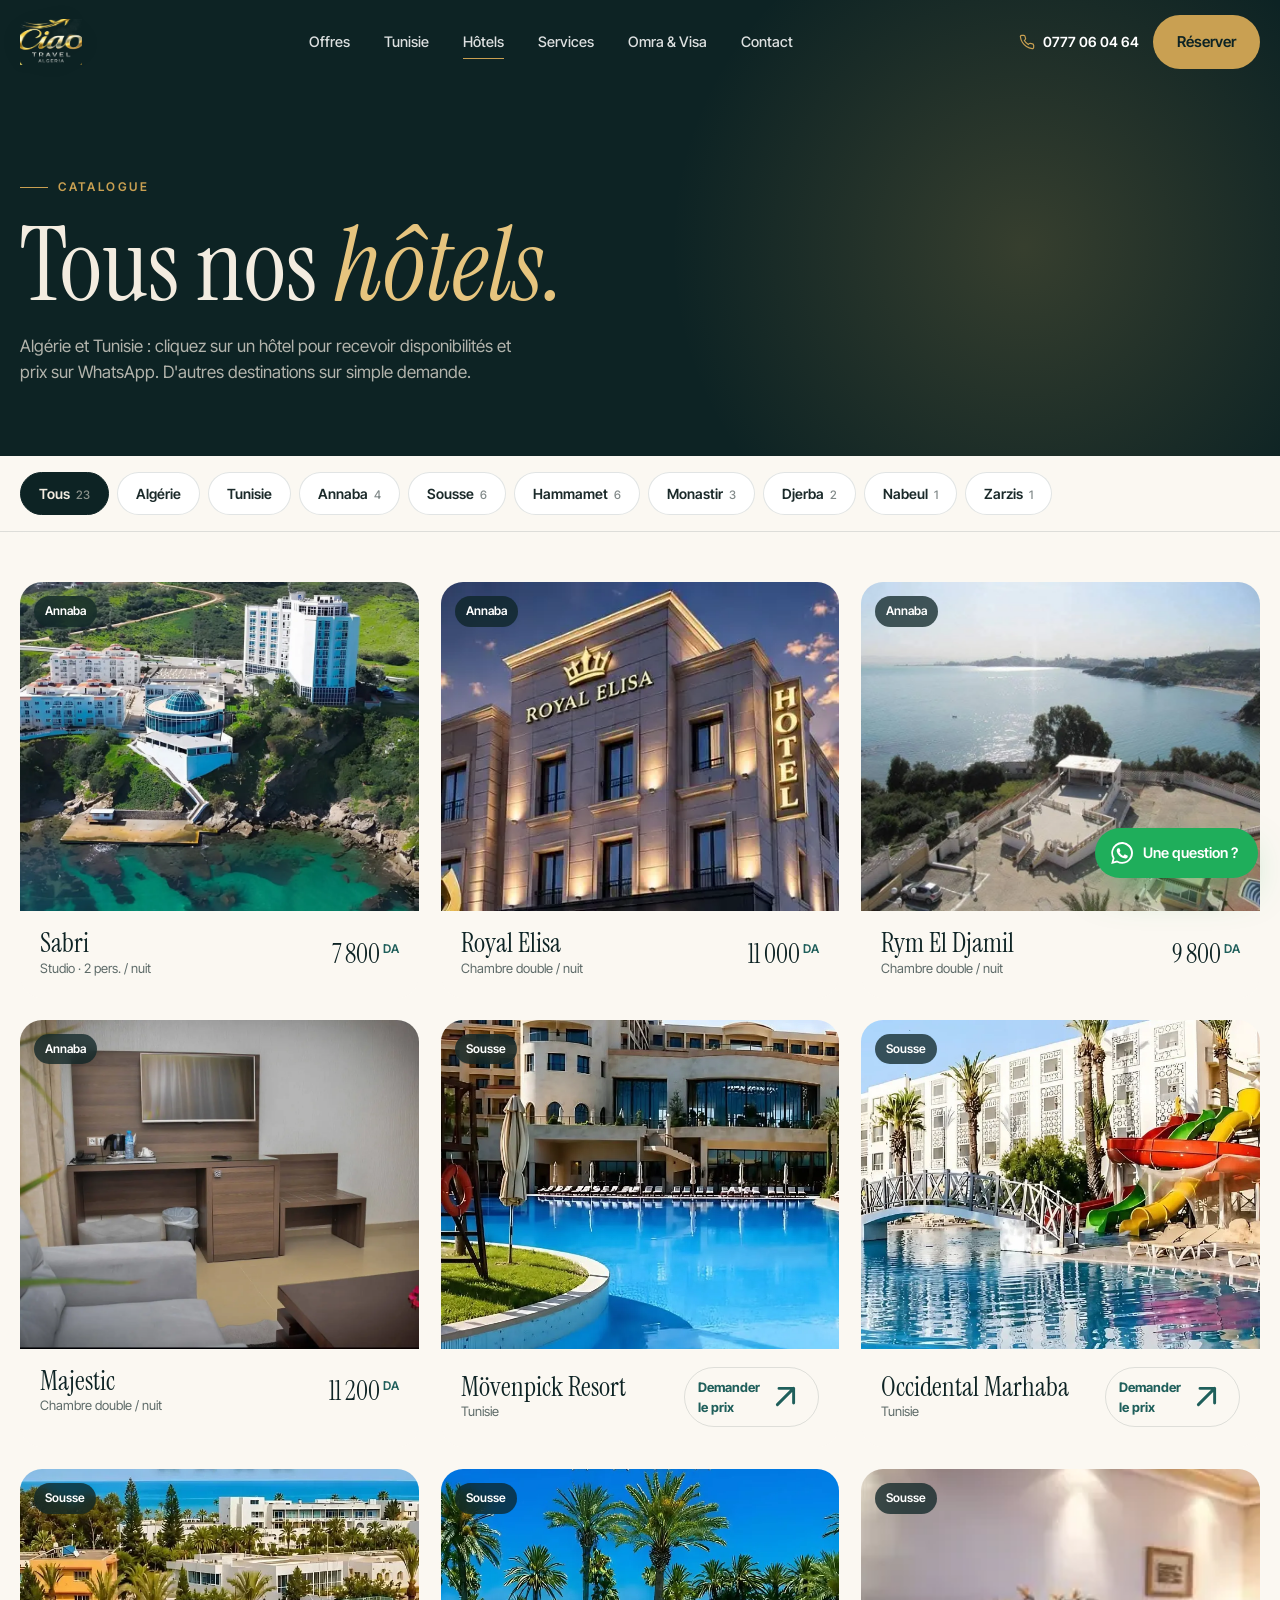
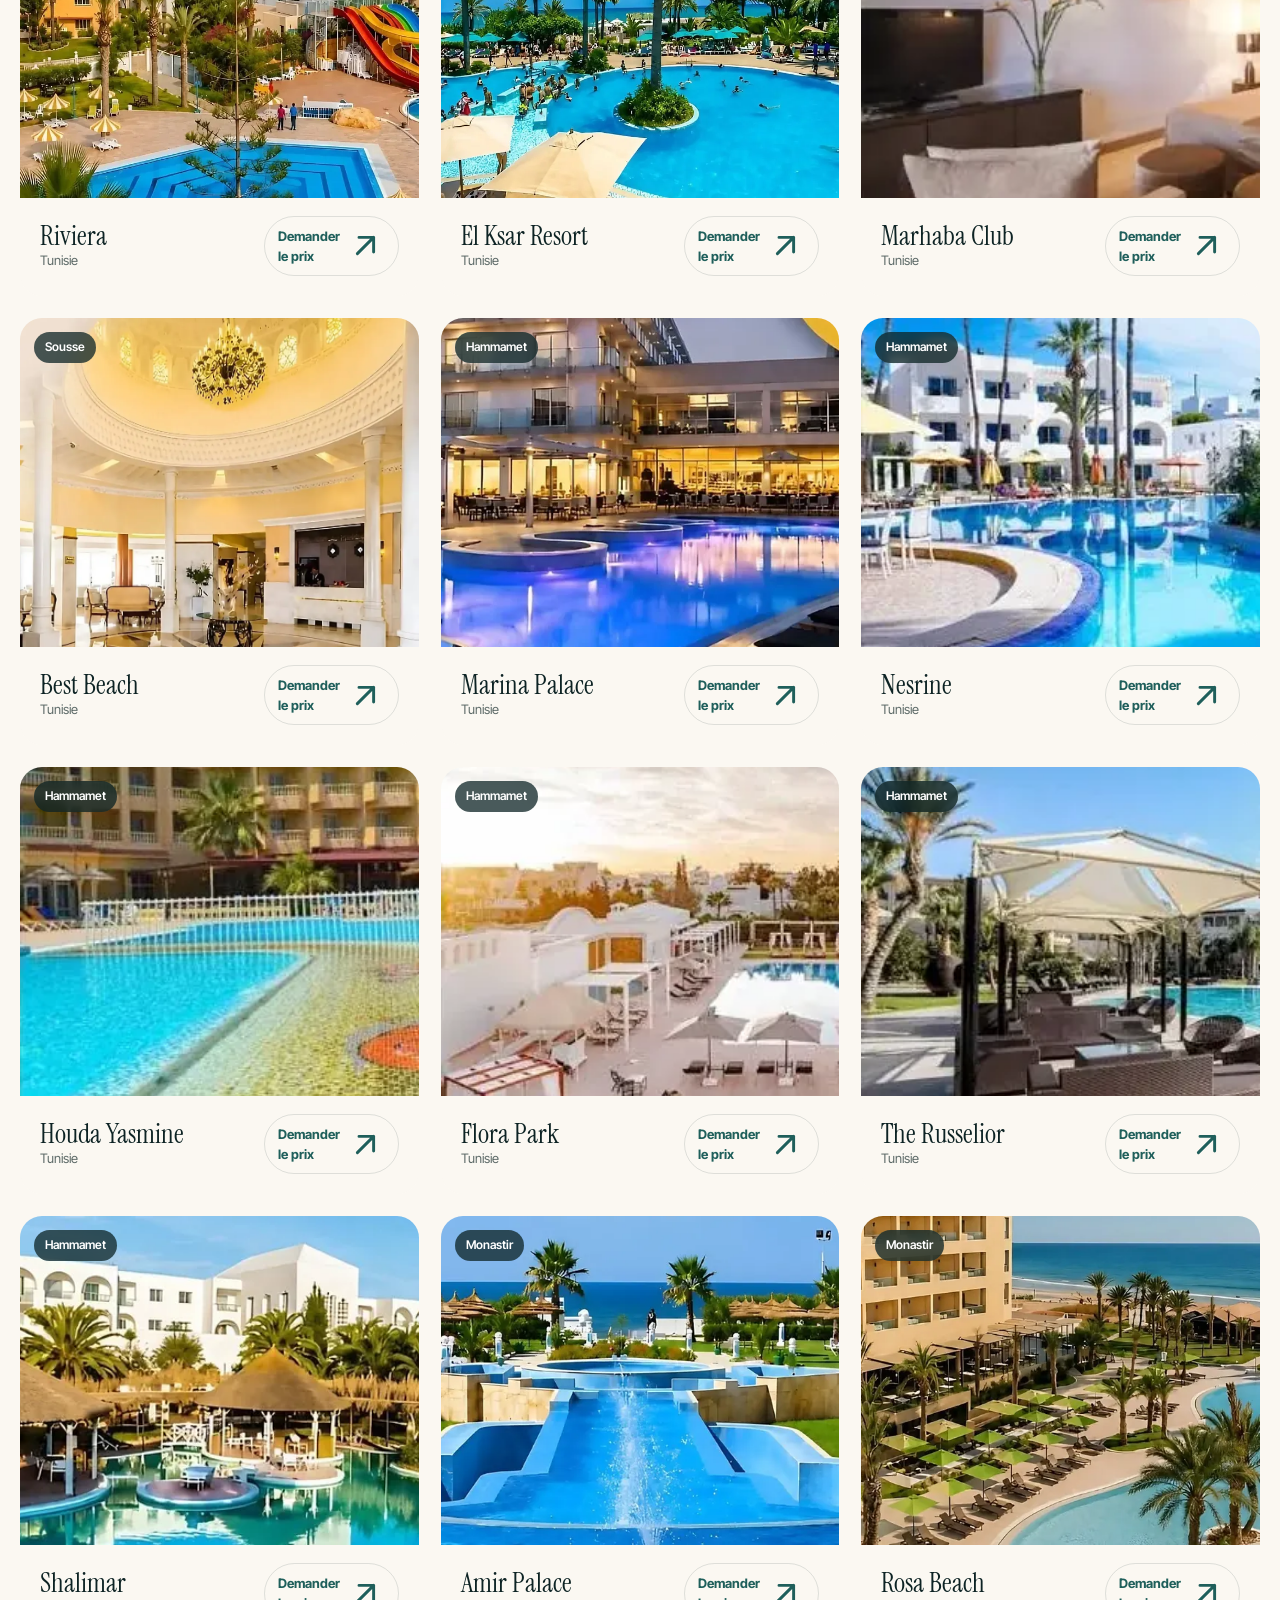
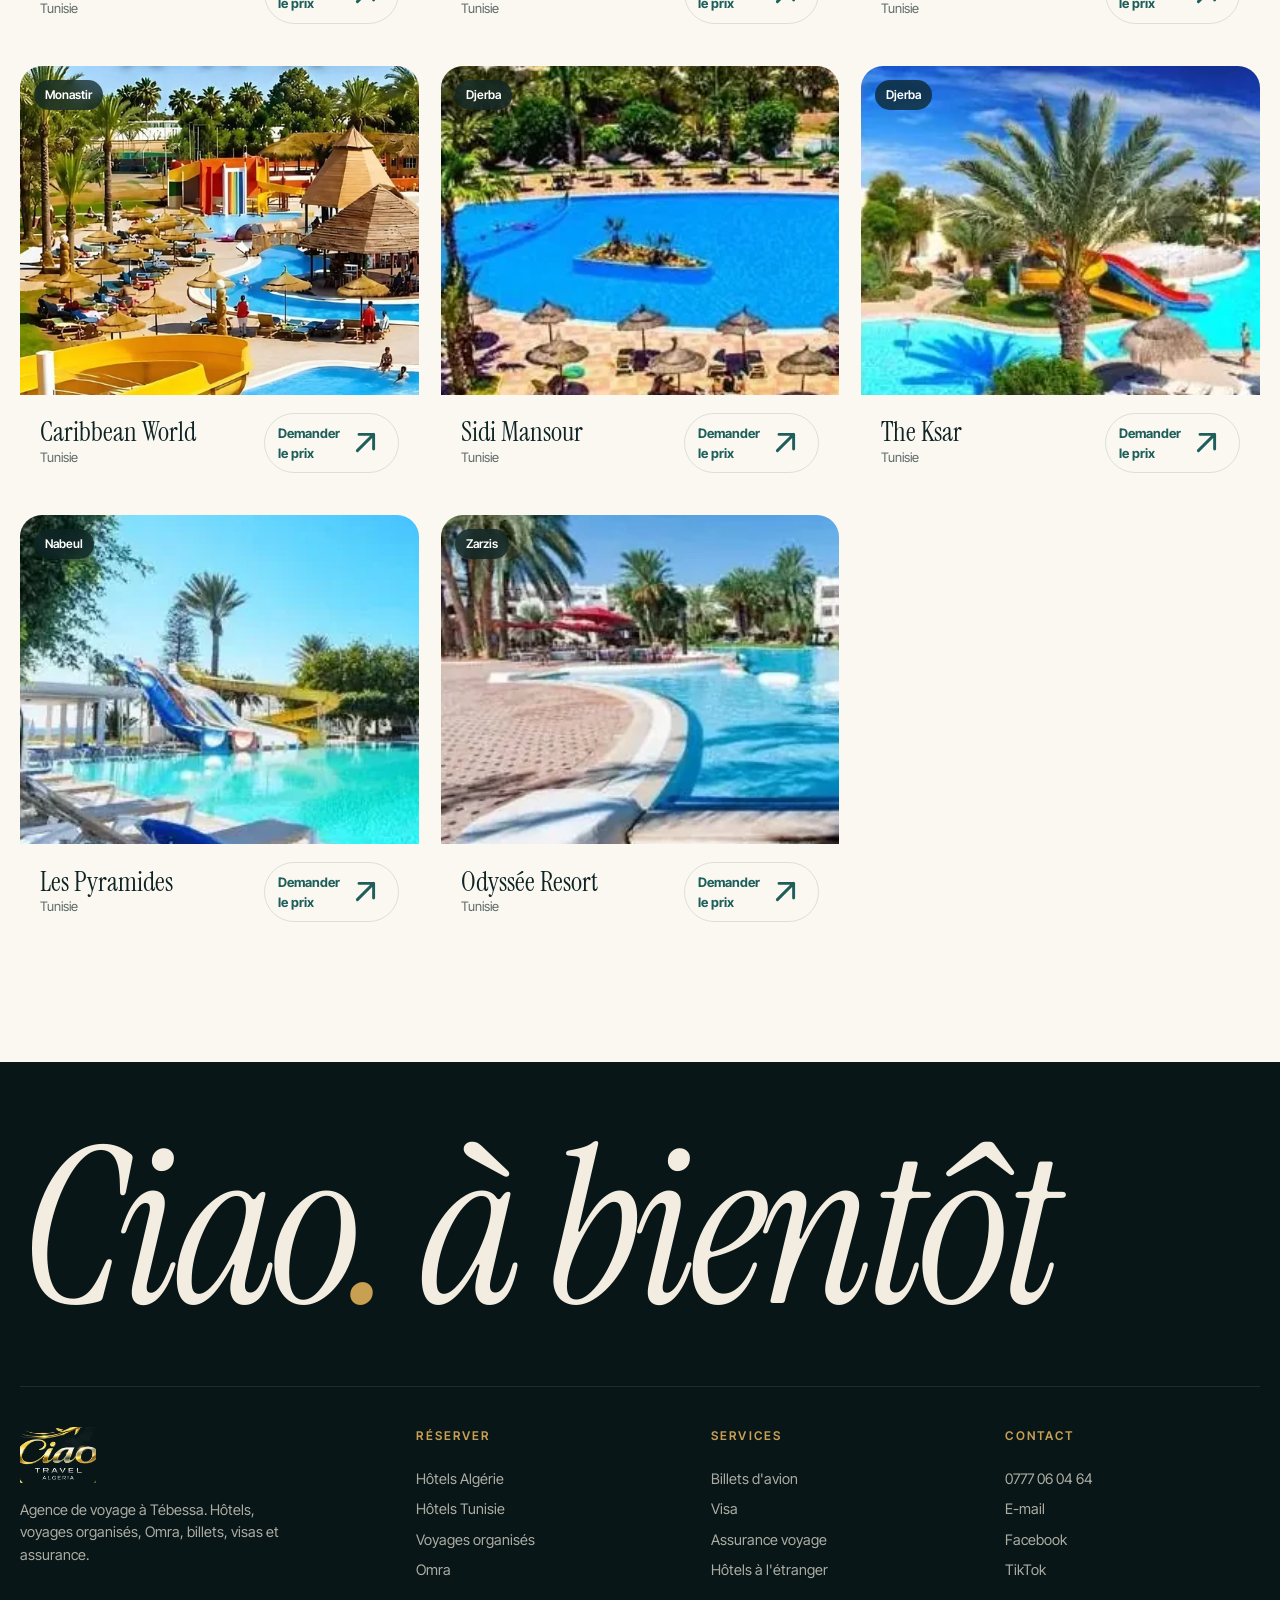
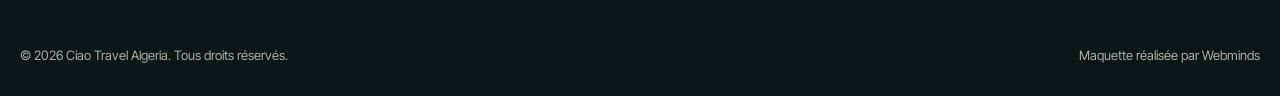
==== hotels.html @ 830d4d8f "Maquette Ciao Travel Algeria" ====
<!doctype html><html lang="fr"><head><meta charset="utf-8"><meta name="viewport" content="width=device-width,initial-scale=1,viewport-fit=cover"><title>Ciao Travel Algeria</title><meta name="description" content="Ciao Travel Algeria, agence de voyage à Tébessa : hôtels en Algérie et en Tunisie, voyages organisés, Omra, billets d'avion, visa et assurance voyage. Service client 7j/7."><meta name="theme-color" content="#0d2324"><meta name="robots" content="noindex,nofollow"><meta property="og:title" content="Ciao Travel Algeria"><meta property="og:description" content="Hôtels, voyages organisés, Omra, billets et visas, réservés en un message WhatsApp."><meta property="og:image" content="assets/img/hero-sunset.webp"><link rel="icon" href="assets/img/favicon.png"><link rel="stylesheet" href="assets/css/style.css"></head><body><div class="shield">Ciao Travel Algeria</div><header class="hdr"><div class="wrap"><a href="index.html" class="logo" aria-label="Ciao Travel Algeria"><img src="assets/img/logo-ciao.png" alt="Ciao Travel Algeria"></a><nav class="nav"><a href="index.html#offres">Offres</a> <a href="index.html#tunisie">Tunisie</a> <a href="hotels.html" class="on">Hôtels</a> <a href="index.html#services">Services</a> <a href="index.html#omra">Omra &amp; Visa</a> <a href="index.html#contact">Contact</a></nav><div class="hdr-cta"><a class="hdr-tel" href="tel:+213777060464"><svg viewBox="0 0 24 24" fill="none" stroke="currentColor" stroke-width="1.8"><path d="M22 16.9v3a2 2 0 0 1-2.2 2 19.8 19.8 0 0 1-8.6-3.1 19.5 19.5 0 0 1-6-6A19.8 19.8 0 0 1 2.1 4.2 2 2 0 0 1 4.1 2h3a2 2 0 0 1 2 1.7c.1.9.4 1.8.7 2.7a2 2 0 0 1-.5 2.1L8 9.8a16 16 0 0 0 6 6l1.3-1.3a2 2 0 0 1 2.1-.4c.9.3 1.8.6 2.7.7a2 2 0 0 1 1.7 2z"/></svg>0777 06 04 64</a> <a class="btn btn-gold" href="index.html#reserver">Réserver</a> <button class="burger" aria-label="Menu"><span></span></button></div></div></header><nav class="mnav"><a href="index.html#offres">Offres <em>du mois</em></a> <a href="index.html#tunisie">Tunisie</a> <a href="hotels.html">Tous les hôtels</a> <a href="index.html#services">Services</a> <a href="index.html#omra">Omra <em>&amp;</em> Visa</a> <a href="index.html#contact">Contact</a> <a class="btn btn-gold" href="https://wa.me/213777060464" target="_blank" rel="noopener">WhatsApp 0777 06 04 64</a></nav><section class="phero"><div class="wrap"><span class="eyebrow" style="color:var(--gold)">Catalogue</span><h1 style="margin-top:22px">Tous nos <em>hôtels.</em></h1><p>Algérie et Tunisie : cliquez sur un hôtel pour recevoir disponibilités et prix sur WhatsApp. D'autres destinations sur simple demande.</p></div></section><div class="filters"><div class="wrap" id="filters"></div></div><section><div class="wrap cat" id="cat"></div></section><footer class="ftr"><div class="wrap"><div class="ftr-big">Ciao<span>.</span> à bientôt</div><div class="ftr-g"><div><img src="assets/img/logo-ciao.png" alt="Ciao Travel Algeria"><p style="max-width:34ch;font-size:14.5px">Agence de voyage à Tébessa. Hôtels, voyages organisés, Omra, billets, visas et assurance.</p></div><div><h5>Réserver</h5><a href="hotels.html?v=Algérie">Hôtels Algérie</a><a href="hotels.html?v=Tunisie">Hôtels Tunisie</a><a href="index.html#services">Voyages organisés</a><a href="index.html#omra">Omra</a></div><div><h5>Services</h5><a href="index.html#services">Billets d'avion</a><a href="index.html#omra">Visa</a><a href="index.html#services">Assurance voyage</a><a href="index.html#services">Hôtels à l'étranger</a></div><div><h5>Contact</h5><a href="tel:+213777060464">0777 06 04 64</a><a href="mailto:ciao.travel.algeria@gmail.com">E-mail</a><a href="https://www.facebook.com/ciao.travel.algeria" target="_blank" rel="noopener">Facebook</a><a href="https://www.tiktok.com/@ciao.travel.algeria" target="_blank" rel="noopener">TikTok</a></div></div><div class="ftr-b"><span>© 2026 Ciao Travel Algeria. Tous droits réservés.</span><span>Maquette réalisée par Webminds</span></div></div></footer><a class="wa-float" href="https://wa.me/213777060464" target="_blank" rel="noopener" aria-label="WhatsApp"><svg viewBox="0 0 24 24" fill="currentColor"><path d="M17.5 14.4c-.3-.1-1.7-.8-2-.9-.3-.1-.5-.1-.7.1l-.9 1.2c-.2.2-.3.2-.6.1-.3-.1-1.2-.5-2.3-1.4-.9-.8-1.4-1.7-1.6-2-.2-.3 0-.5.1-.6l.4-.5.3-.5v-.5l-.9-2.2c-.2-.6-.5-.5-.7-.5h-.6c-.2 0-.5.1-.8.4-.3.3-1 1-1 2.5s1.1 2.9 1.2 3.1c.1.2 2.1 3.2 5.1 4.5.7.3 1.3.5 1.7.6.7.2 1.4.2 1.9.1.6-.1 1.7-.7 2-1.4.2-.7.2-1.2.2-1.4-.1-.1-.3-.2-.6-.3zM12 21.8c-1.8 0-3.5-.5-5-1.4l-.4-.2-3.7 1 1-3.6-.2-.4a9.8 9.8 0 1 1 8.3 4.6zM20.5 3.5A11.8 11.8 0 0 0 1.9 17.7L.2 24l6.4-1.7A11.8 11.8 0 0 0 24 12c0-3.2-1.2-6.2-3.5-8.5z"/></svg><span>Une question ?</span></a><script src="assets/js/app.js"></script></body></html>
---- assets/css/style.css ----
@font-face{font-family:"Instrument Serif";src:url(../fonts/instrument-serif-latin-400-normal.woff2) format("woff2");font-weight:400;font-style:normal;font-display:swap}@font-face{font-family:"Instrument Serif";src:url(../fonts/instrument-serif-latin-400-italic.woff2) format("woff2");font-weight:400;font-style:italic;font-display:swap}@font-face{font-family:"Inter Tight";src:url(../fonts/inter-tight-latin-400-normal.woff2) format("woff2");font-weight:400;font-display:swap}@font-face{font-family:"Inter Tight";src:url(../fonts/inter-tight-latin-500-normal.woff2) format("woff2");font-weight:500;font-display:swap}@font-face{font-family:"Inter Tight";src:url(../fonts/inter-tight-latin-600-normal.woff2) format("woff2");font-weight:600;font-display:swap}@font-face{font-family:"Inter Tight";src:url(../fonts/inter-tight-latin-700-normal.woff2) format("woff2");font-weight:700;font-display:swap}@font-face{font-family:"Tajawal";src:url(../fonts/tajawal-arabic-400-normal.woff2) format("woff2");font-weight:400;font-display:swap}@font-face{font-family:"Tajawal";src:url(../fonts/tajawal-arabic-700-normal.woff2) format("woff2");font-weight:700;font-display:swap}:root{--ink:#0d2324;--ink-2:#163638;--sea:#1f5f5b;--sand:#f3ece0;--sand-2:#e8dcc8;--paper:#fbf8f2;--gold:#c9a052;--gold-2:#e6c47e;--coral:#d9694a;--text:#1b2a2a;--muted:#5d6a68;--line:rgba(13,35,36,.12);--serif:"Instrument Serif",Georgia,serif;--sans:"Inter Tight",system-ui,-apple-system,Segoe UI,sans-serif;--ar:"Tajawal",sans-serif;--r:22px;--ease:cubic-bezier(.2,.7,.1,1);}*{box-sizing:border-box;margin:0;padding:0}html{scroll-behavior:smooth;-webkit-text-size-adjust:100%}body{font-family:var(--sans);color:var(--text);background:var(--paper);line-height:1.55;overflow-x:hidden;-webkit-user-select:none;user-select:none;-webkit-touch-callout:none}img{display:block;max-width:100%;-webkit-user-drag:none;user-drag:none;pointer-events:none}a{color:inherit;text-decoration:none}button{font:inherit;cursor:pointer;border:0;background:none;color:inherit}input,select{font:inherit;color:inherit;-webkit-user-select:text;user-select:text}.ar{font-family:var(--ar);direction:rtl}.wrap{width:min(1240px,100% - 40px);margin-inline:auto}.eyebrow{font-size:12px;letter-spacing:.22em;text-transform:uppercase;font-weight:600;color:var(--sea);display:inline-flex;align-items:center;gap:10px}.eyebrow::before{content:"";width:28px;height:1px;background:currentColor}.h2{font-family:var(--serif);font-weight:400;font-size:clamp(40px,5.4vw,76px);line-height:.98;letter-spacing:-.01em;color:var(--ink)}.h2 em{font-style:italic;color:var(--sea)}.lead{font-size:clamp(16px,1.3vw,18px);color:var(--muted);max-width:52ch}.btn{display:inline-flex;align-items:center;gap:10px;padding:15px 24px;border-radius:999px;font-weight:600;font-size:15px;transition:transform .3s var(--ease),background .3s,color .3s,box-shadow .3s;white-space:nowrap}.btn svg{width:18px;height:18px}.btn-gold{background:var(--gold);color:var(--ink)}.btn-gold:hover{background:var(--gold-2);transform:translateY(-2px);box-shadow:0 12px 30px -10px rgba(201,160,82,.7)}.btn-ink{background:var(--ink);color:var(--sand)}.btn-ink:hover{background:var(--sea);transform:translateY(-2px)}.btn-ghost{border:1px solid rgba(255,255,255,.35);color:#fff}.btn-ghost:hover{background:rgba(255,255,255,.12)}.btn-line{border:1px solid var(--line);color:var(--ink)}.btn-line:hover{border-color:var(--ink)}.hdr{position:fixed;inset:0 0 auto;z-index:50;transition:background .4s,backdrop-filter .4s,box-shadow .4s,transform .4s var(--ease)}.hdr .wrap{display:flex;align-items:center;justify-content:space-between;height:84px;gap:24px}.hdr.scrolled{background:rgba(13,35,36,.86);backdrop-filter:blur(14px);-webkit-backdrop-filter:blur(14px);box-shadow:0 1px 0 rgba(255,255,255,.06)}.hdr.scrolled .wrap{height:70px}.hdr.hide{transform:translateY(-100%)}.logo{display:flex;align-items:center;gap:12px;color:#fff}.logo img{height:46px;width:auto;filter:drop-shadow(0 2px 8px rgba(0,0,0,.25))}.nav{display:flex;gap:34px;color:rgba(255,255,255,.86);font-size:14.5px;font-weight:500}.nav a{position:relative;padding:6px 0}.nav a::after{content:"";position:absolute;left:0;right:0;bottom:0;height:1px;background:var(--gold);transform:scaleX(0);transform-origin:right;transition:transform .4s var(--ease)}.nav a:hover::after,.nav a.on::after{transform:scaleX(1);transform-origin:left}.hdr-cta{display:flex;align-items:center;gap:14px}.hdr-tel{color:#fff;font-weight:600;font-size:14px;display:flex;align-items:center;gap:8px}.hdr-tel svg{width:16px;height:16px;color:var(--gold)}.burger{display:none;width:44px;height:44px;border-radius:50%;border:1px solid rgba(255,255,255,.3);color:#fff;align-items:center;justify-content:center}.burger span,.burger span::before,.burger span::after{display:block;width:18px;height:1.5px;background:currentColor;position:relative;transition:.3s}.burger span::before,.burger span::after{content:"";position:absolute;left:0}.burger span::before{top:-6px}.burger span::after{top:6px}.menu-open .burger span{background:transparent}.menu-open .burger span::before{top:0;transform:rotate(45deg)}.menu-open .burger span::after{top:0;transform:rotate(-45deg)}.mnav{position:fixed;inset:0;z-index:45;background:var(--ink);color:var(--sand);display:flex;flex-direction:column;justify-content:center;padding:100px 28px 40px;gap:6px;clip-path:circle(0 at calc(100% - 42px) 42px);transition:clip-path .7s var(--ease)}.menu-open .mnav{clip-path:circle(150% at calc(100% - 42px) 42px)}.mnav a{font-family:var(--serif);font-size:44px;line-height:1.15}.mnav a em{color:var(--gold);font-style:italic}.mnav .btn{margin-top:28px;align-self:flex-start;font-family:var(--sans);font-size:15px}.hero{position:relative;min-height:100svh;display:flex;flex-direction:column;justify-content:flex-end;color:#fff;overflow:hidden;background:var(--ink)}.hero-media{position:absolute;inset:0}.hero-media img{width:100%;height:100%;object-fit:cover;transform:scale(1.12);animation:heroZoom 14s var(--ease) forwards}@keyframes heroZoom{to{transform:scale(1)}}.hero-media::after{content:"";position:absolute;inset:0;background:linear-gradient(180deg,rgba(13,35,36,.55) 0%,rgba(13,35,36,.05) 35%,rgba(13,35,36,.25) 60%,rgba(13,35,36,.92) 100%)}.hero-in{position:relative;padding:150px 0 40px}.hero-top{display:grid;grid-template-columns:1.3fr .7fr;gap:40px;align-items:end}.hero h1{font-family:var(--serif);font-weight:400;font-size:clamp(58px,10vw,156px);line-height:.88;letter-spacing:-.02em}.hero h1 em{font-style:italic;color:var(--gold-2)}.hero h1 .line{display:block;overflow:hidden}.hero h1 .line>span{display:inline-block;transform:translateY(105%);animation:rise 1.1s var(--ease) forwards}.hero h1 .line:nth-child(2)>span{animation-delay:.12s}.hero h1 .line:nth-child(3)>span{animation-delay:.24s}@keyframes rise{to{transform:none}}.hero-side{padding-bottom:14px;opacity:0;animation:fade 1s .6s forwards}.hero-side p{text-shadow:0 1px 12px rgba(0,0,0,.45);font-size:17px;color:rgba(255,255,255,.85);max-width:36ch}.hero-side .ar{text-shadow:0 2px 14px rgba(0,0,0,.55);font-size:22px;color:var(--gold-2);margin-top:14px;display:block}@keyframes fade{to{opacity:1}}.search{margin-top:46px;background:rgba(251,248,242,.97);color:var(--text);border-radius:26px;padding:10px;box-shadow:0 40px 80px -30px rgba(0,0,0,.55);opacity:0;transform:translateY(24px);animation:up 1s .8s var(--ease) forwards}@keyframes up{to{opacity:1;transform:none}}.s-tabs{display:flex;gap:4px;padding:6px 6px 12px;flex-wrap:wrap}.s-tab{padding:9px 16px;border-radius:999px;font-size:14px;font-weight:600;color:var(--muted);display:flex;align-items:center;gap:8px;transition:.25s}.s-tab svg{width:16px;height:16px}.s-tab.on{background:var(--ink);color:var(--sand)}.s-tab:not(.on):hover{background:var(--sand)}.s-row{display:grid;grid-template-columns:1.4fr 1fr 1fr .9fr auto;gap:6px;align-items:stretch}.s-f{background:#fff;border:1px solid var(--line);border-radius:18px;padding:12px 18px;display:flex;flex-direction:column;justify-content:center;min-width:0;transition:border-color .2s}.s-f:focus-within{border-color:var(--sea)}.s-f label{font-size:11px;letter-spacing:.14em;text-transform:uppercase;font-weight:600;color:var(--muted)}.s-f input,.s-f select{border:0;outline:0;background:transparent;font-size:16px;font-weight:500;padding-top:3px;width:100%;appearance:none;-webkit-appearance:none}.s-go{border-radius:18px;padding:0 30px;background:var(--gold);color:var(--ink);font-weight:700;display:flex;align-items:center;gap:10px;transition:.3s}.s-go:hover{background:var(--ink);color:var(--gold-2)}.s-go svg{width:20px;height:20px}.s-note{font-size:12.5px;color:var(--muted);padding:12px 10px 4px}.s-note b{color:var(--sea)}.hero-foot{display:flex;justify-content:space-between;align-items:center;margin-top:34px;padding-top:22px;border-top:1px solid rgba(255,255,255,.16);font-size:13px;color:rgba(255,255,255,.75);gap:20px;flex-wrap:wrap}.hero-foot .stats{display:flex;gap:34px}.hero-foot .stats b{display:block;font-family:var(--serif);font-size:30px;font-weight:400;color:#fff;line-height:1}.scroll-cue{display:flex;align-items:center;gap:10px}.scroll-cue i{width:1px;height:34px;background:rgba(255,255,255,.4);position:relative;overflow:hidden}.scroll-cue i::after{content:"";position:absolute;left:0;top:-40%;width:1px;height:40%;background:var(--gold);animation:cue 1.8s infinite}@keyframes cue{to{top:100%}}.marq{background:var(--ink);color:var(--sand);padding:26px 0;overflow:hidden;border-top:1px solid rgba(255,255,255,.06)}.marq-t{display:flex;gap:48px;width:max-content;animation:marq 40s linear infinite}.marq span{font-family:var(--serif);font-size:clamp(28px,3.4vw,46px);font-style:italic;display:flex;align-items:center;gap:48px;white-space:nowrap}.marq span::after{content:"✦";font-style:normal;font-size:16px;color:var(--gold)}@keyframes marq{to{transform:translateX(-50%)}}section{position:relative}.sec{padding:clamp(80px,11vw,150px) 0}.sec-head{display:flex;justify-content:space-between;align-items:end;gap:40px;margin-bottom:56px;flex-wrap:wrap}.sec-head .h2{margin-top:18px}.offers{display:grid;grid-template-columns:1.25fr 1fr 1fr;grid-template-rows:auto auto;gap:18px}.offer{position:relative;border-radius:var(--r);overflow:hidden;background:var(--ink);color:#fff;min-height:300px;display:flex;flex-direction:column;justify-content:flex-end;isolation:isolate}.offer:first-child{grid-row:span 2;min-height:640px}.offer img{position:absolute;inset:0;width:100%;height:100%;object-fit:cover;z-index:-2;transition:transform 1.2s var(--ease)}.offer::before{content:"";position:absolute;inset:0;z-index:-1;background:linear-gradient(180deg,transparent 35%,rgba(13,35,36,.92))}.offer:hover img{transform:scale(1.06)}.offer-b{padding:26px;display:flex;justify-content:space-between;align-items:end;gap:16px}.offer .tag{position:absolute;top:18px;left:18px;background:rgba(251,248,242,.95);color:var(--ink);font-size:12px;font-weight:700;padding:7px 12px;border-radius:999px;letter-spacing:.04em}.offer .city{font-size:12px;letter-spacing:.18em;text-transform:uppercase;color:var(--gold-2);font-weight:600}.offer h3{font-family:var(--serif);font-weight:400;font-size:clamp(30px,2.6vw,40px);line-height:1;margin-top:6px}.offer:first-child h3{font-size:clamp(40px,4vw,60px)}.offer .unit{font-size:13px;color:rgba(255,255,255,.7);margin-top:6px}.price{text-align:right;flex-shrink:0}.price small{display:block;font-size:11px;letter-spacing:.14em;text-transform:uppercase;color:rgba(255,255,255,.6)}.price b{font-family:var(--serif);font-weight:400;font-size:clamp(34px,3vw,46px);line-height:1;color:#fff}.price b sup{font-family:var(--sans);font-size:14px;font-weight:600;margin-left:4px;vertical-align:super;color:var(--gold-2)}.offer .go{position:absolute;top:18px;right:18px;width:44px;height:44px;border-radius:50%;background:var(--gold);color:var(--ink);display:grid;place-items:center;transform:scale(.6) rotate(-45deg);opacity:0;transition:.4s var(--ease)}.offer .go svg{width:18px;height:18px}.offer:hover .go{transform:none;opacity:1}.tn{background:var(--sand);overflow:hidden}.tn-track{display:flex;gap:18px;overflow-x:auto;scroll-snap-type:x mandatory;padding:4px max(20px,(100vw - 1240px)/2) 30px;scrollbar-width:none;cursor:grab}.tn-track::-webkit-scrollbar{display:none}.tn-track.drag{cursor:grabbing;scroll-snap-type:none}.tcard{flex:0 0 clamp(260px,26vw,340px);scroll-snap-align:start;background:var(--paper);border-radius:var(--r);overflow:hidden;transition:transform .5s var(--ease),box-shadow .5s}.tcard:hover{transform:translateY(-6px);box-shadow:0 30px 50px -30px rgba(13,35,36,.45)}.tcard .ph{aspect-ratio:4/3.3;overflow:hidden;position:relative}.tcard .ph img{width:100%;height:100%;object-fit:cover;transition:transform 1s var(--ease)}.tcard:hover .ph img{transform:scale(1.07)}.tcard .ph span{position:absolute;left:14px;top:14px;background:rgba(13,35,36,.75);backdrop-filter:blur(6px);color:#fff;font-size:12px;padding:6px 11px;border-radius:999px;font-weight:600}.tcard .bd{padding:18px 20px 20px;display:flex;justify-content:space-between;align-items:center;gap:12px}.tcard h4{font-family:var(--serif);font-weight:400;font-size:27px;line-height:1.05;color:var(--ink)}.tcard p{font-size:13px;color:var(--muted)}.tcard .ask{flex-shrink:0;font-size:13px;font-weight:700;color:var(--sea);display:flex;align-items:center;gap:6px;padding:9px 13px;border-radius:999px;border:1px solid var(--line);transition:.3s}.tcard:hover .ask{background:var(--ink);color:var(--sand);border-color:var(--ink)}.tn-ctrl{display:flex;gap:10px}.rbtn{width:52px;height:52px;border-radius:50%;border:1px solid rgba(13,35,36,.25);display:grid;place-items:center;transition:.3s}.rbtn:hover{background:var(--ink);color:var(--sand);border-color:var(--ink)}.rbtn svg{width:20px;height:20px}.svc{display:grid;grid-template-columns:repeat(4,1fr);border-top:1px solid var(--line)}.svc-i{padding:34px 28px 40px;border-bottom:1px solid var(--line);border-right:1px solid var(--line);position:relative;overflow:hidden;transition:color .5s}.svc-i:nth-child(4n){border-right:0}.svc-i::before{content:"";position:absolute;inset:0;background:var(--ink);transform:translateY(101%);transition:transform .6s var(--ease);z-index:-1}.svc-i{isolation:isolate}.svc-i:hover{color:var(--sand)}.svc-i:hover::before{transform:none}.svc-i .n{display:block;font-size:12px;font-weight:600;letter-spacing:.14em;color:var(--muted);transition:color .5s}.svc-i:hover .n{color:var(--gold)}.svc-i .ic{display:block;width:46px;height:46px;margin:34px 0 22px;color:var(--sea);transition:color .5s}.svc-i:hover .ic{color:var(--gold-2)}.svc-i h3{font-family:var(--serif);font-weight:400;font-size:30px;line-height:1.05}.svc-i p{font-size:14.5px;color:var(--muted);margin-top:10px;transition:color .5s}.svc-i:hover p{color:rgba(243,236,224,.75)}.svc-i .ar{font-size:15px;color:var(--gold);margin-top:14px;display:block;opacity:.9}.duo{display:grid;grid-template-columns:1fr 1fr;gap:18px}.duo-c{border-radius:28px;overflow:hidden;position:relative;min-height:560px;color:#fff;padding:44px;display:flex;flex-direction:column;justify-content:space-between;isolation:isolate}.duo-c>img{position:absolute;inset:0;width:100%;height:100%;object-fit:cover;z-index:-2}.duo-c::before{content:"";position:absolute;inset:0;z-index:-1}.omra{background:var(--ink)}.omra::before{background:radial-gradient(120% 90% at 100% 0%,rgba(201,160,82,.35),transparent 55%),linear-gradient(160deg,#0d2324,#0a1a1b)}.omra .pattern{position:absolute;inset:0;z-index:-1;opacity:.13;background-image:url("data:image/svg+xml,%3Csvg xmlns='http://www.w3.org/2000/svg' width='80' height='80' viewBox='0 0 80 80'%3E%3Cg fill='none' stroke='%23e6c47e' stroke-width='1'%3E%3Cpath d='M40 4l10 26 26 10-26 10-10 26-10-26L4 40l26-10z'/%3E%3Ccircle cx='40' cy='40' r='9'/%3E%3C/g%3E%3C/svg%3E");background-size:80px}.visa::before{background:linear-gradient(180deg,rgba(13,35,36,.25),rgba(13,35,36,.9))}.duo-c .k{font-size:12px;letter-spacing:.2em;text-transform:uppercase;font-weight:600;color:var(--gold-2)}.duo-c h3{font-family:var(--serif);font-weight:400;font-size:clamp(46px,5vw,78px);line-height:.95;margin-top:16px}.duo-c h3 em{color:var(--gold-2)}.duo-c .arbig{margin-top:30px;font-family:var(--ar);font-size:clamp(34px,3.6vw,52px);color:var(--gold-2);line-height:1.2;direction:rtl}.duo-c ul{list-style:none;display:grid;gap:12px;margin:26px 0 30px}.duo-c li{display:flex;gap:12px;align-items:flex-start;font-size:15.5px;color:rgba(255,255,255,.88)}.duo-c li svg{width:20px;height:20px;flex-shrink:0;color:var(--gold-2);margin-top:2px}.steps{display:grid;grid-template-columns:repeat(3,1fr);gap:18px;counter-reset:s}.step{background:#fff;border:1px solid var(--line);border-radius:var(--r);padding:34px 30px;position:relative;transition:.4s var(--ease)}.step:hover{transform:translateY(-4px);border-color:transparent;box-shadow:0 30px 60px -36px rgba(13,35,36,.5)}.step .num{font-family:var(--serif);font-style:italic;font-size:86px;line-height:.8;color:var(--sand-2)}.step h3{font-size:20px;font-weight:600;margin-top:26px;color:var(--ink)}.step p{color:var(--muted);font-size:15px;margin-top:8px}.manif{background:var(--ink);color:var(--sand);overflow:hidden}.manif-g{display:grid;grid-template-columns:1fr 1fr;gap:70px;align-items:center}.manif blockquote{font-family:var(--serif);font-size:clamp(38px,4.6vw,66px);line-height:1.02}.manif blockquote em{color:var(--gold-2)}.manif .ar{font-size:24px;color:var(--gold);display:block;margin-top:22px}.manif-ph{position:relative;aspect-ratio:4/5;border-radius:28px;overflow:hidden}.manif-ph img{width:100%;height:100%;object-fit:cover}.manif-ph .chip{position:absolute;left:20px;bottom:20px;right:20px;background:rgba(251,248,242,.94);color:var(--ink);border-radius:18px;padding:18px 20px;display:flex;align-items:center;gap:14px}.manif-ph .chip .dot{width:12px;height:12px;border-radius:50%;background:#2fb36a;box-shadow:0 0 0 0 rgba(47,179,106,.6);animation:pulse 2s infinite;flex-shrink:0}@keyframes pulse{70%{box-shadow:0 0 0 12px rgba(47,179,106,0)}100%{box-shadow:0 0 0 0 rgba(47,179,106,0)}}.manif-ph .chip b{display:block;font-size:15px}.manif-ph .chip span{font-size:13px;color:var(--muted)}.nums{display:grid;grid-template-columns:repeat(4,1fr);margin-top:90px;border-top:1px solid rgba(243,236,224,.14)}.nums div{padding:30px 24px 0 0}.nums b{font-family:var(--serif);font-weight:400;font-size:clamp(46px,5vw,72px);line-height:1;display:block;color:#fff}.nums b i{font-style:normal;color:var(--gold)}.nums>div>span{font-size:14px;color:rgba(243,236,224,.65)}.mosaic{display:grid;grid-template-columns:repeat(6,1fr);grid-auto-rows:150px;gap:12px}.mosaic div{border-radius:18px;overflow:hidden}.mosaic img{width:100%;height:100%;object-fit:cover;transition:transform 1s var(--ease)}.mosaic div:hover img{transform:scale(1.06)}.mosaic .a{grid-column:span 2;grid-row:span 2}.mosaic .b{grid-column:span 2;grid-row:span 3}.mosaic .c{grid-column:span 2;grid-row:span 1}.mosaic .d{grid-column:span 1;grid-row:span 2}.mosaic .e{grid-column:span 1;grid-row:span 2}.mosaic .f{grid-column:span 2;grid-row:span 1}.socials{display:flex;gap:12px;flex-wrap:wrap}.soc{display:flex;align-items:center;gap:12px;padding:12px 18px 12px 12px;border:1px solid var(--line);border-radius:999px;transition:.3s;background:#fff}.soc:hover{border-color:var(--ink);transform:translateY(-2px)}.soc i{width:38px;height:38px;border-radius:50%;background:var(--ink);color:var(--sand);display:grid;place-items:center}.soc i svg{width:18px;height:18px}.soc b{display:block;font-size:15px;line-height:1.1}.soc span{font-size:12.5px;color:var(--muted)}.contact{background:var(--sand)}.contact-g{display:grid;grid-template-columns:1fr 1fr;gap:18px}.cbox{background:var(--paper);border-radius:28px;padding:44px}.cbox .h2{font-size:clamp(40px,4.6vw,64px)}.clist{display:grid;gap:4px;margin-top:34px}.clist>a,.clist>div{display:flex;align-items:center;gap:16px;padding:18px 0;border-bottom:1px solid var(--line)}.clist i{width:46px;height:46px;border-radius:14px;background:var(--sand);display:grid;place-items:center;color:var(--sea);flex-shrink:0}.clist i svg{width:20px;height:20px}.clist small{display:block;font-size:12px;letter-spacing:.12em;text-transform:uppercase;color:var(--muted);font-weight:600}.clist b{font-size:17px;font-weight:600;color:var(--ink)}.cform{background:var(--ink);color:var(--sand);border-radius:28px;padding:44px;display:flex;flex-direction:column}.cform h3{font-family:var(--serif);font-weight:400;font-size:42px;line-height:1}.cform h3 em{color:var(--gold-2)}.cform p{color:rgba(243,236,224,.7);font-size:15px;margin-top:10px}.cform form{display:grid;grid-template-columns:1fr 1fr;gap:12px;margin-top:28px}.cform .full{grid-column:1/-1}.cform label{display:block;font-size:11px;letter-spacing:.14em;text-transform:uppercase;font-weight:600;color:rgba(243,236,224,.6);margin-bottom:7px}.cform input,.cform select,.cform textarea{width:100%;background:rgba(255,255,255,.06);border:1px solid rgba(243,236,224,.16);border-radius:14px;padding:14px 16px;color:var(--sand);outline:0;font:inherit;font-size:15px;transition:border-color .2s;-webkit-user-select:text;user-select:text;appearance:none;-webkit-appearance:none}.cform textarea{resize:none;height:110px}.cform select option{color:#000}.cform input:focus,.cform select:focus,.cform textarea:focus{border-color:var(--gold)}.cform .btn{justify-content:center;margin-top:6px}.ftr{background:#081617;color:rgba(243,236,224,.7);padding:80px 0 30px;overflow:hidden}.ftr-big{font-family:var(--serif);font-style:italic;color:var(--sand);font-size:clamp(80px,17vw,250px);line-height:.8;letter-spacing:-.03em;white-space:nowrap}.ftr-big span{color:var(--gold)}.ftr-g{display:grid;grid-template-columns:1.4fr 1fr 1fr 1fr;gap:40px;margin-top:70px;padding-top:40px;border-top:1px solid rgba(243,236,224,.1)}.ftr h5{font-size:12px;letter-spacing:.18em;text-transform:uppercase;color:var(--gold);font-weight:600;margin-bottom:18px}.ftr a{display:block;padding:4px 0;transition:color .2s;font-size:14.5px}.ftr a:hover{color:var(--sand)}.ftr img{height:56px;width:auto;margin-bottom:16px}.ftr-b{display:flex;justify-content:space-between;margin-top:60px;font-size:13px;gap:20px;flex-wrap:wrap}.wa-float{position:fixed;right:22px;bottom:22px;z-index:40;display:flex;align-items:center;gap:10px;background:#1fae5b;color:#fff;padding:14px 20px 14px 16px;border-radius:999px;font-weight:600;font-size:14.5px;box-shadow:0 16px 40px -12px rgba(31,174,91,.7);transition:transform .3s var(--ease)}.wa-float:hover{transform:translateY(-3px)}.wa-float svg{width:22px;height:22px}.phero{background:var(--ink);color:var(--sand);padding:170px 0 70px;position:relative;overflow:hidden}.phero::after{content:"";position:absolute;right:-10%;top:-30%;width:60%;aspect-ratio:1;border-radius:50%;background:radial-gradient(circle,rgba(201,160,82,.22),transparent 65%)}.phero h1{font-family:var(--serif);font-weight:400;font-size:clamp(56px,8vw,120px);line-height:.92;position:relative}.phero h1 em{color:var(--gold-2)}.phero p{color:rgba(243,236,224,.72);max-width:52ch;margin-top:20px;font-size:17px;position:relative}.filters{position:sticky;top:70px;z-index:20;background:rgba(251,248,242,.92);backdrop-filter:blur(12px);-webkit-backdrop-filter:blur(12px);border-bottom:1px solid var(--line)}.filters .wrap{display:flex;gap:8px;padding:16px 0;overflow-x:auto;scrollbar-width:none}.filters .wrap::-webkit-scrollbar{display:none}.chip-f{padding:10px 18px;border-radius:999px;border:1px solid var(--line);font-size:14px;font-weight:600;white-space:nowrap;transition:.25s;background:#fff}.chip-f.on{background:var(--ink);color:var(--sand);border-color:var(--ink)}.chip-f:not(.on):hover{border-color:var(--ink)}.chip-f small{opacity:.55;margin-left:6px;font-weight:500}.cat{display:grid;grid-template-columns:repeat(3,1fr);gap:22px;padding:50px 0 120px}.cat .tcard{flex:none;width:auto}.cat .tcard.hidden{display:none}.cat .pr{font-family:var(--serif);font-size:26px;color:var(--ink);line-height:1}.cat .pr sup{font-family:var(--sans);font-size:12px;font-weight:600;color:var(--sea);margin-left:3px}.rv{opacity:0;transform:translateY(40px);transition:opacity 1s var(--ease),transform 1s var(--ease)}.rv.in{opacity:1;transform:none}.rv.d1{transition-delay:.1s}.rv.d2{transition-delay:.2s}.rv.d3{transition-delay:.3s}.shield{position:fixed;inset:0;z-index:9999;background:var(--ink);display:none;align-items:center;justify-content:center;color:var(--gold-2);font-family:var(--serif);font-size:34px;font-style:italic;text-align:center;padding:30px}body.locked .shield{display:flex}@media print{body *{display:none!important}body::after{content:"Ciao Travel Algeria";display:block;font:40px serif;text-align:center;padding:40vh 0}}@media (max-width:1080px){.nav,.hdr-tel{display:none}.burger{display:flex}.hero-top{grid-template-columns:1fr}.s-row{grid-template-columns:1fr 1fr}.s-f.dest{grid-column:1/-1}.s-go{grid-column:1/-1;justify-content:center;padding:18px}.offers{grid-template-columns:1fr 1fr}.offer:first-child{grid-column:1/-1;grid-row:auto;min-height:460px}.svc{grid-template-columns:repeat(2,1fr)}.svc-i:nth-child(4n){border-right:1px solid var(--line)}.svc-i:nth-child(2n){border-right:0}.duo,.manif-g,.contact-g{grid-template-columns:1fr}.manif-g{gap:44px}.manif-ph{aspect-ratio:4/3}.nums{grid-template-columns:repeat(2,1fr)}.ftr-g{grid-template-columns:1fr 1fr}.cat{grid-template-columns:repeat(2,1fr)}}@media (max-width:680px){.wrap{width:calc(100% - 32px)}.hdr .wrap{height:72px}.hdr-cta .btn{display:none}.logo img{height:40px}.hero-in{padding-top:120px}.hero-foot .stats{gap:22px}.scroll-cue{display:none}.s-tabs{flex-wrap:nowrap;overflow-x:auto;scrollbar-width:none}.s-tabs::-webkit-scrollbar{display:none}.s-tab{flex-shrink:0}.offers{grid-template-columns:1fr}.offer{min-height:340px}.offer:first-child{min-height:420px}.offer .go{opacity:1;transform:none}.svc{grid-template-columns:1fr}.svc-i{border-right:0!important}.steps{grid-template-columns:1fr}.duo-c{padding:30px;min-height:500px}.mosaic{grid-template-columns:repeat(2,1fr);grid-auto-rows:130px}.mosaic .a,.mosaic .b,.mosaic .c,.mosaic .d,.mosaic .e,.mosaic .f{grid-column:span 1;grid-row:span 2}.mosaic .c,.mosaic .f{grid-column:span 2;grid-row:span 1}.cbox,.cform{padding:28px}.cform form{grid-template-columns:1fr}.ftr-g{grid-template-columns:1fr}.cat{grid-template-columns:1fr}.wa-float span{display:none}.wa-float{padding:16px}.sec-head{margin-bottom:38px}}@media (prefers-reduced-motion:reduce){*,*::before,*::after{animation:none!important;transition:none!important}.rv{opacity:1;transform:none}.hero h1 .line>span{transform:none}.hero-side,.search{opacity:1;transform:none}}
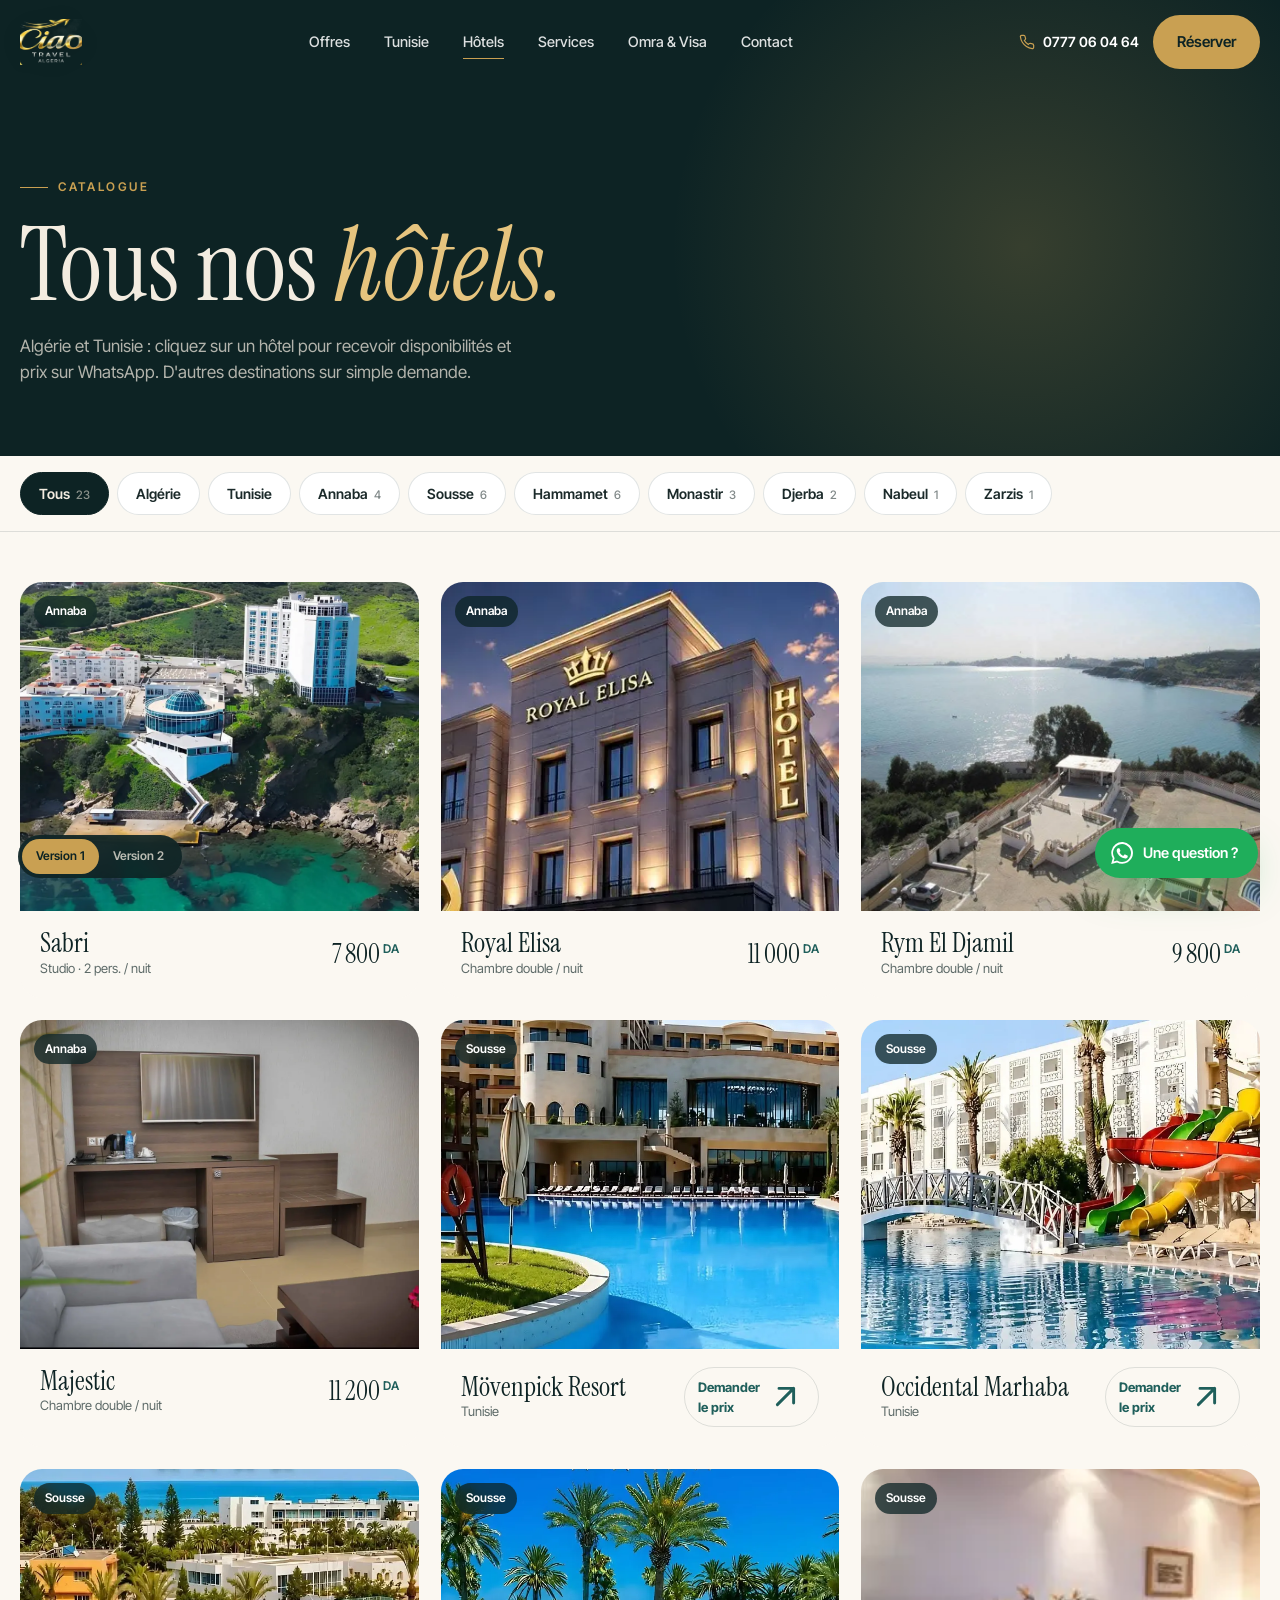
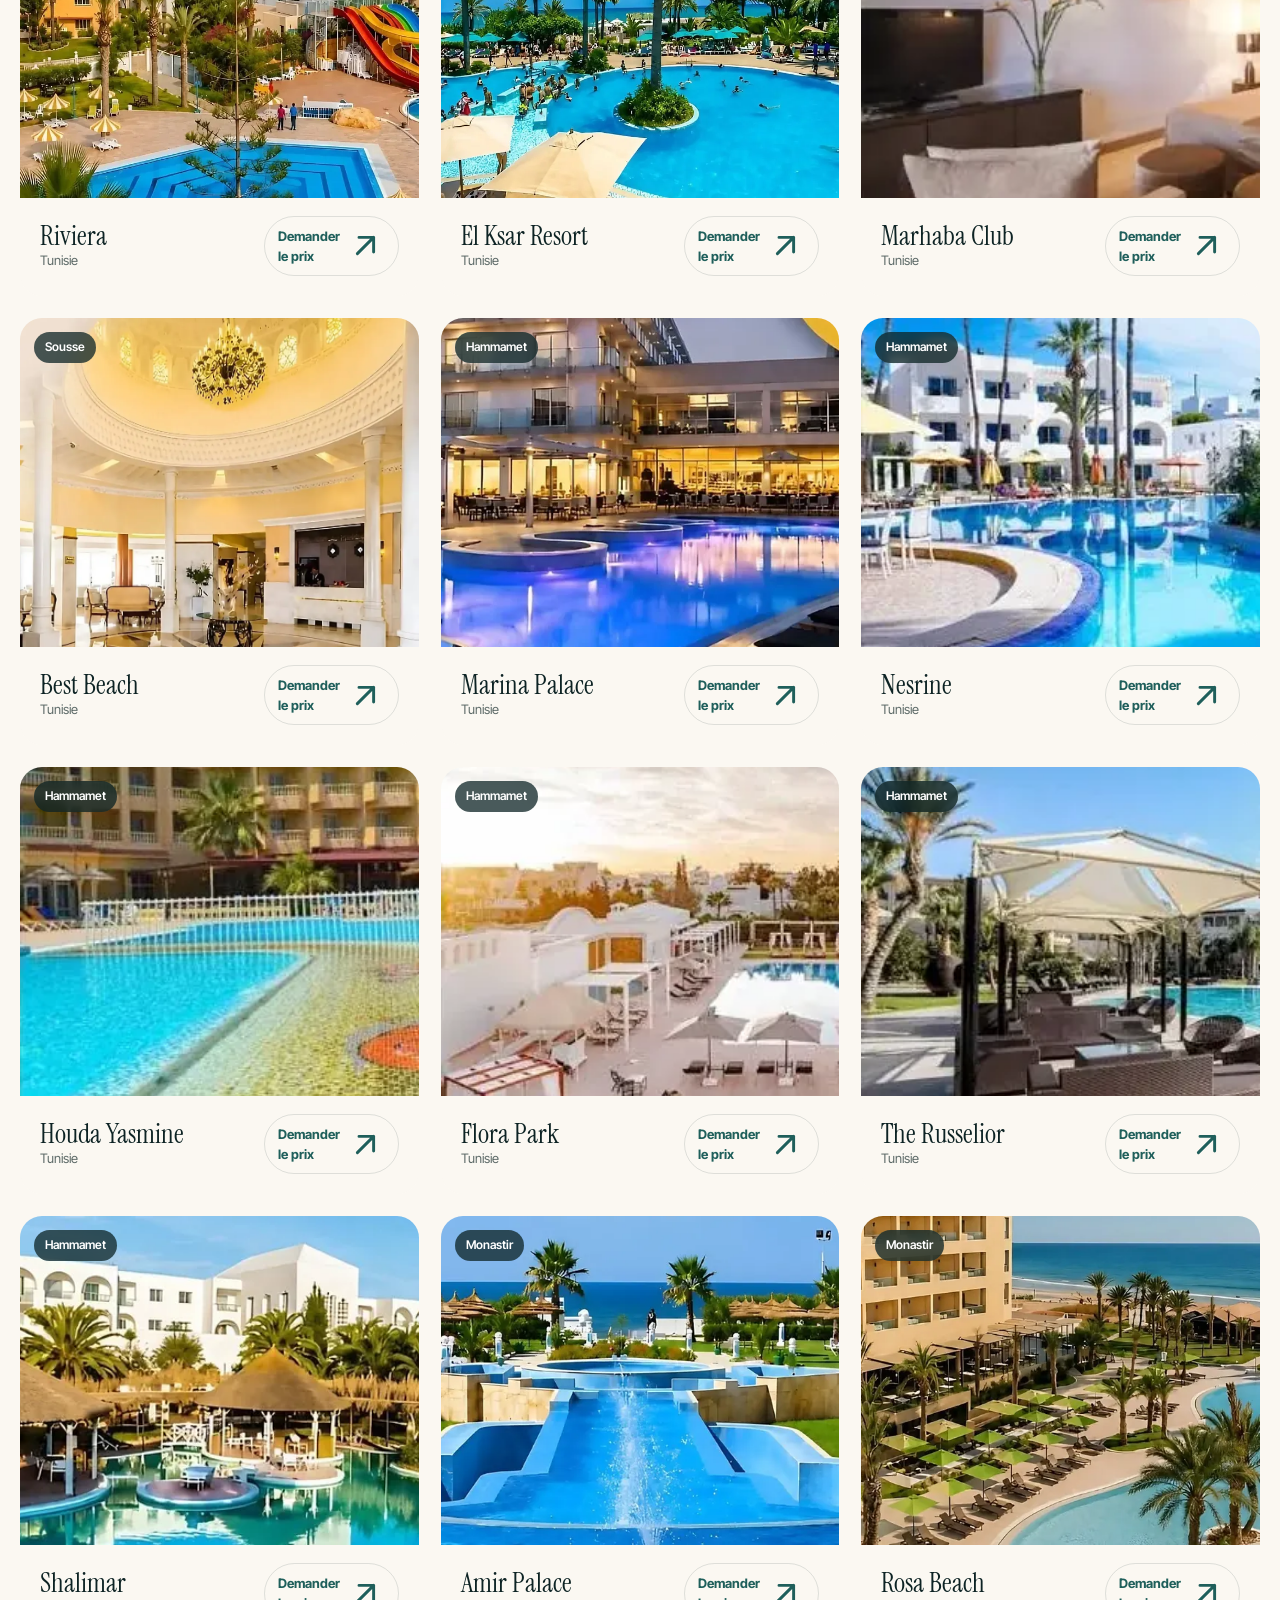
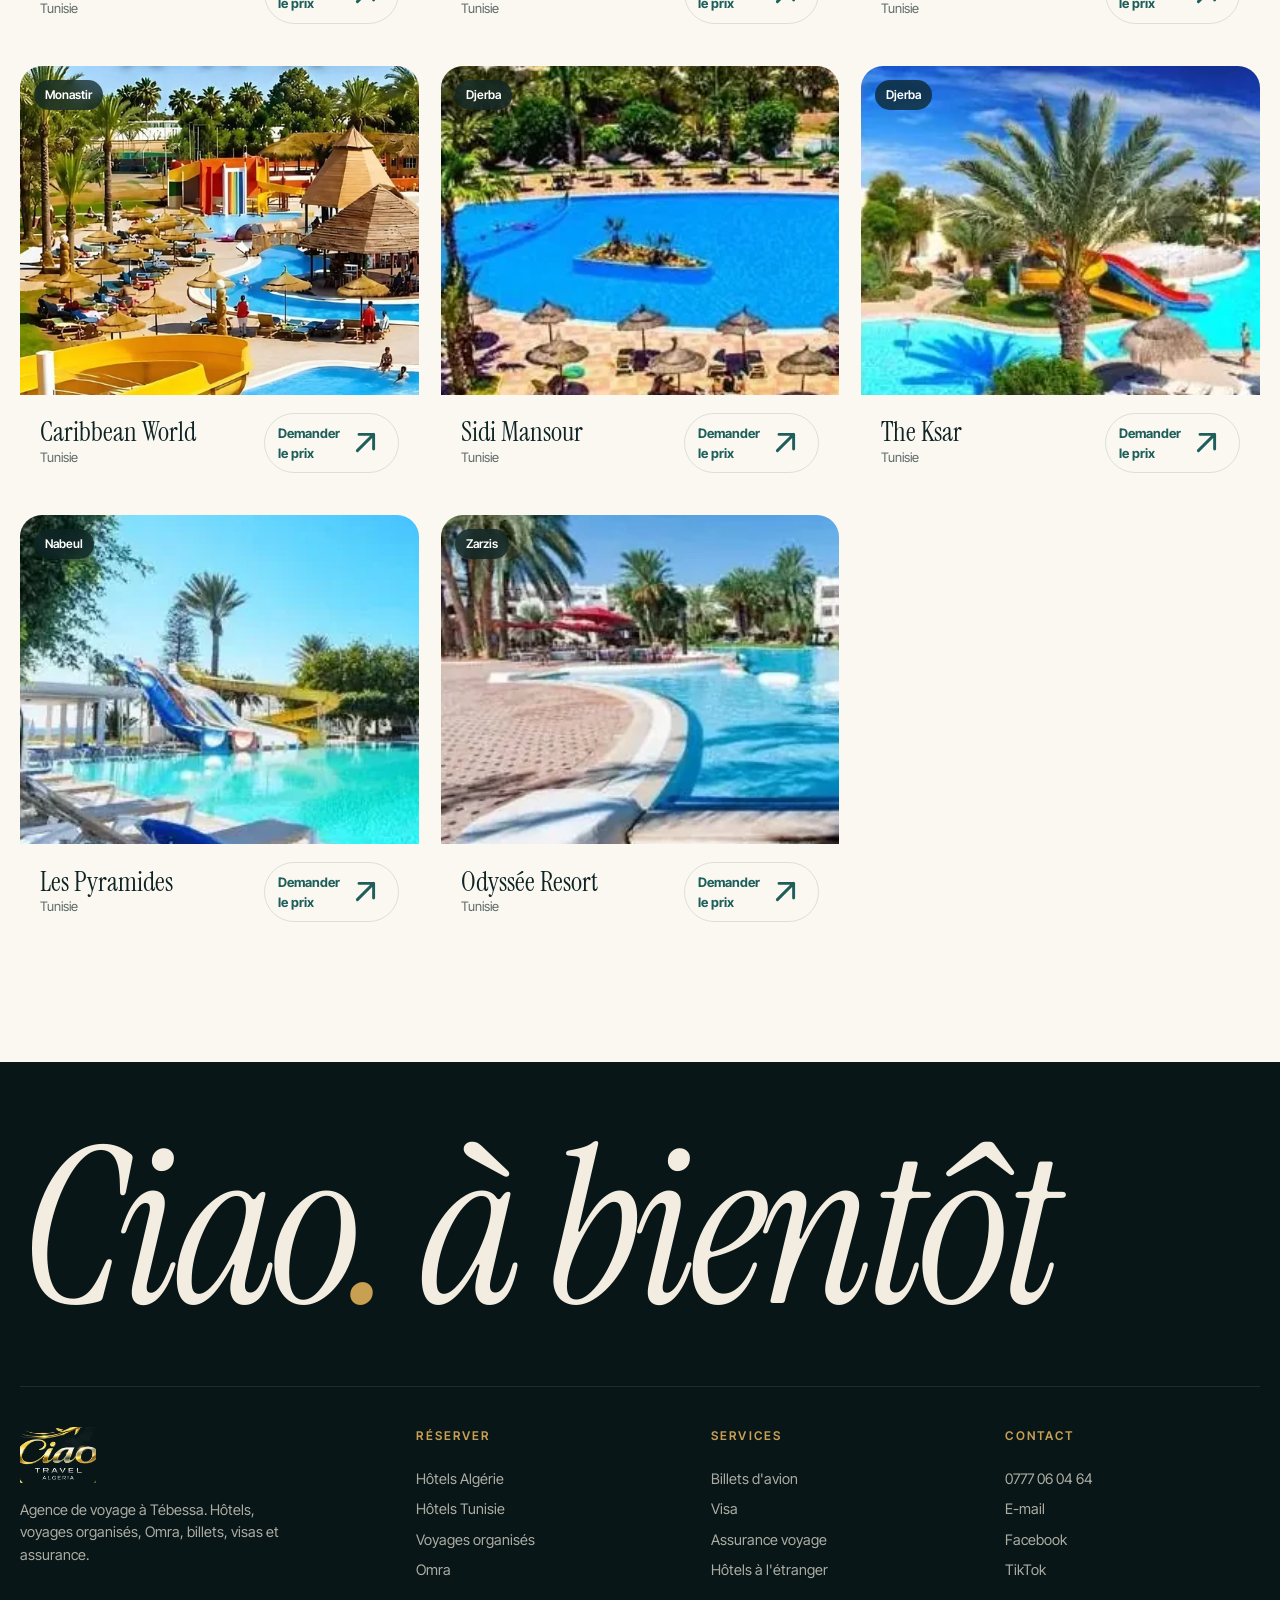
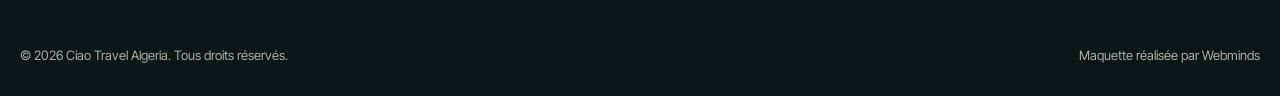
==== commit 46c1db0c: "Ajout version 2 (corporate) + sélecteur de version" ====
--- a/hotels.html
+++ b/hotels.html
@@ -1 +1 @@
-<!doctype html><html lang="fr"><head><meta charset="utf-8"><meta name="viewport" content="width=device-width,initial-scale=1,viewport-fit=cover"><title>Ciao Travel Algeria</title><meta name="description" content="Ciao Travel Algeria, agence de voyage à Tébessa : hôtels en Algérie et en Tunisie, voyages organisés, Omra, billets d'avion, visa et assurance voyage. Service client 7j/7."><meta name="theme-color" content="#0d2324"><meta name="robots" content="noindex,nofollow"><meta property="og:title" content="Ciao Travel Algeria"><meta property="og:description" content="Hôtels, voyages organisés, Omra, billets et visas, réservés en un message WhatsApp."><meta property="og:image" content="assets/img/hero-sunset.webp"><link rel="icon" href="assets/img/favicon.png"><link rel="stylesheet" href="assets/css/style.css"></head><body><div class="shield">Ciao Travel Algeria</div><header class="hdr"><div class="wrap"><a href="index.html" class="logo" aria-label="Ciao Travel Algeria"><img src="assets/img/logo-ciao.png" alt="Ciao Travel Algeria"></a><nav class="nav"><a href="index.html#offres">Offres</a> <a href="index.html#tunisie">Tunisie</a> <a href="hotels.html" class="on">Hôtels</a> <a href="index.html#services">Services</a> <a href="index.html#omra">Omra &amp; Visa</a> <a href="index.html#contact">Contact</a></nav><div class="hdr-cta"><a class="hdr-tel" href="tel:+213777060464"><svg viewBox="0 0 24 24" fill="none" stroke="currentColor" stroke-width="1.8"><path d="M22 16.9v3a2 2 0 0 1-2.2 2 19.8 19.8 0 0 1-8.6-3.1 19.5 19.5 0 0 1-6-6A19.8 19.8 0 0 1 2.1 4.2 2 2 0 0 1 4.1 2h3a2 2 0 0 1 2 1.7c.1.9.4 1.8.7 2.7a2 2 0 0 1-.5 2.1L8 9.8a16 16 0 0 0 6 6l1.3-1.3a2 2 0 0 1 2.1-.4c.9.3 1.8.6 2.7.7a2 2 0 0 1 1.7 2z"/></svg>0777 06 04 64</a> <a class="btn btn-gold" href="index.html#reserver">Réserver</a> <button class="burger" aria-label="Menu"><span></span></button></div></div></header><nav class="mnav"><a href="index.html#offres">Offres <em>du mois</em></a> <a href="index.html#tunisie">Tunisie</a> <a href="hotels.html">Tous les hôtels</a> <a href="index.html#services">Services</a> <a href="index.html#omra">Omra <em>&amp;</em> Visa</a> <a href="index.html#contact">Contact</a> <a class="btn btn-gold" href="https://wa.me/213777060464" target="_blank" rel="noopener">WhatsApp 0777 06 04 64</a></nav><section class="phero"><div class="wrap"><span class="eyebrow" style="color:var(--gold)">Catalogue</span><h1 style="margin-top:22px">Tous nos <em>hôtels.</em></h1><p>Algérie et Tunisie : cliquez sur un hôtel pour recevoir disponibilités et prix sur WhatsApp. D'autres destinations sur simple demande.</p></div></section><div class="filters"><div class="wrap" id="filters"></div></div><section><div class="wrap cat" id="cat"></div></section><footer class="ftr"><div class="wrap"><div class="ftr-big">Ciao<span>.</span> à bientôt</div><div class="ftr-g"><div><img src="assets/img/logo-ciao.png" alt="Ciao Travel Algeria"><p style="max-width:34ch;font-size:14.5px">Agence de voyage à Tébessa. Hôtels, voyages organisés, Omra, billets, visas et assurance.</p></div><div><h5>Réserver</h5><a href="hotels.html?v=Algérie">Hôtels Algérie</a><a href="hotels.html?v=Tunisie">Hôtels Tunisie</a><a href="index.html#services">Voyages organisés</a><a href="index.html#omra">Omra</a></div><div><h5>Services</h5><a href="index.html#services">Billets d'avion</a><a href="index.html#omra">Visa</a><a href="index.html#services">Assurance voyage</a><a href="index.html#services">Hôtels à l'étranger</a></div><div><h5>Contact</h5><a href="tel:+213777060464">0777 06 04 64</a><a href="mailto:ciao.travel.algeria@gmail.com">E-mail</a><a href="https://www.facebook.com/ciao.travel.algeria" target="_blank" rel="noopener">Facebook</a><a href="https://www.tiktok.com/@ciao.travel.algeria" target="_blank" rel="noopener">TikTok</a></div></div><div class="ftr-b"><span>© 2026 Ciao Travel Algeria. Tous droits réservés.</span><span>Maquette réalisée par Webminds</span></div></div></footer><a class="wa-float" href="https://wa.me/213777060464" target="_blank" rel="noopener" aria-label="WhatsApp"><svg viewBox="0 0 24 24" fill="currentColor"><path d="M17.5 14.4c-.3-.1-1.7-.8-2-.9-.3-.1-.5-.1-.7.1l-.9 1.2c-.2.2-.3.2-.6.1-.3-.1-1.2-.5-2.3-1.4-.9-.8-1.4-1.7-1.6-2-.2-.3 0-.5.1-.6l.4-.5.3-.5v-.5l-.9-2.2c-.2-.6-.5-.5-.7-.5h-.6c-.2 0-.5.1-.8.4-.3.3-1 1-1 2.5s1.1 2.9 1.2 3.1c.1.2 2.1 3.2 5.1 4.5.7.3 1.3.5 1.7.6.7.2 1.4.2 1.9.1.6-.1 1.7-.7 2-1.4.2-.7.2-1.2.2-1.4-.1-.1-.3-.2-.6-.3zM12 21.8c-1.8 0-3.5-.5-5-1.4l-.4-.2-3.7 1 1-3.6-.2-.4a9.8 9.8 0 1 1 8.3 4.6zM20.5 3.5A11.8 11.8 0 0 0 1.9 17.7L.2 24l6.4-1.7A11.8 11.8 0 0 0 24 12c0-3.2-1.2-6.2-3.5-8.5z"/></svg><span>Une question ?</span></a><script src="assets/js/app.js"></script></body></html>+<!doctype html><html lang="fr"><head><meta charset="utf-8"><meta name="viewport" content="width=device-width,initial-scale=1,viewport-fit=cover"><title>Ciao Travel Algeria</title><meta name="description" content="Ciao Travel Algeria, agence de voyage à Tébessa : hôtels en Algérie et en Tunisie, voyages organisés, Omra, billets d'avion, visa et assurance voyage. Service client 7j/7."><meta name="theme-color" content="#0d2324"><meta name="robots" content="noindex,nofollow"><meta property="og:title" content="Ciao Travel Algeria"><meta property="og:description" content="Hôtels, voyages organisés, Omra, billets et visas, réservés en un message WhatsApp."><meta property="og:image" content="assets/img/hero-sunset.webp"><link rel="icon" href="assets/img/favicon.png"><link rel="stylesheet" href="assets/css/style.css"></head><body><div class="shield">Ciao Travel Algeria</div><header class="hdr"><div class="wrap"><a href="index.html" class="logo" aria-label="Ciao Travel Algeria"><img src="assets/img/logo-ciao.png" alt="Ciao Travel Algeria"></a><nav class="nav"><a href="index.html#offres">Offres</a> <a href="index.html#tunisie">Tunisie</a> <a href="hotels.html" class="on">Hôtels</a> <a href="index.html#services">Services</a> <a href="index.html#omra">Omra &amp; Visa</a> <a href="index.html#contact">Contact</a></nav><div class="hdr-cta"><a class="hdr-tel" href="tel:+213777060464"><svg viewBox="0 0 24 24" fill="none" stroke="currentColor" stroke-width="1.8"><path d="M22 16.9v3a2 2 0 0 1-2.2 2 19.8 19.8 0 0 1-8.6-3.1 19.5 19.5 0 0 1-6-6A19.8 19.8 0 0 1 2.1 4.2 2 2 0 0 1 4.1 2h3a2 2 0 0 1 2 1.7c.1.9.4 1.8.7 2.7a2 2 0 0 1-.5 2.1L8 9.8a16 16 0 0 0 6 6l1.3-1.3a2 2 0 0 1 2.1-.4c.9.3 1.8.6 2.7.7a2 2 0 0 1 1.7 2z"/></svg>0777 06 04 64</a> <a class="btn btn-gold" href="index.html#reserver">Réserver</a> <button class="burger" aria-label="Menu"><span></span></button></div></div></header><nav class="mnav"><a href="index.html#offres">Offres <em>du mois</em></a> <a href="index.html#tunisie">Tunisie</a> <a href="hotels.html">Tous les hôtels</a> <a href="index.html#services">Services</a> <a href="index.html#omra">Omra <em>&amp;</em> Visa</a> <a href="index.html#contact">Contact</a> <a class="btn btn-gold" href="https://wa.me/213777060464" target="_blank" rel="noopener">WhatsApp 0777 06 04 64</a></nav><section class="phero"><div class="wrap"><span class="eyebrow" style="color:var(--gold)">Catalogue</span><h1 style="margin-top:22px">Tous nos <em>hôtels.</em></h1><p>Algérie et Tunisie : cliquez sur un hôtel pour recevoir disponibilités et prix sur WhatsApp. D'autres destinations sur simple demande.</p></div></section><div class="filters"><div class="wrap" id="filters"></div></div><section><div class="wrap cat" id="cat"></div></section><footer class="ftr"><div class="wrap"><div class="ftr-big">Ciao<span>.</span> à bientôt</div><div class="ftr-g"><div><img src="assets/img/logo-ciao.png" alt="Ciao Travel Algeria"><p style="max-width:34ch;font-size:14.5px">Agence de voyage à Tébessa. Hôtels, voyages organisés, Omra, billets, visas et assurance.</p></div><div><h5>Réserver</h5><a href="hotels.html?v=Algérie">Hôtels Algérie</a><a href="hotels.html?v=Tunisie">Hôtels Tunisie</a><a href="index.html#services">Voyages organisés</a><a href="index.html#omra">Omra</a></div><div><h5>Services</h5><a href="index.html#services">Billets d'avion</a><a href="index.html#omra">Visa</a><a href="index.html#services">Assurance voyage</a><a href="index.html#services">Hôtels à l'étranger</a></div><div><h5>Contact</h5><a href="tel:+213777060464">0777 06 04 64</a><a href="mailto:ciao.travel.algeria@gmail.com">E-mail</a><a href="https://www.facebook.com/ciao.travel.algeria" target="_blank" rel="noopener">Facebook</a><a href="https://www.tiktok.com/@ciao.travel.algeria" target="_blank" rel="noopener">TikTok</a></div></div><div class="ftr-b"><span>© 2026 Ciao Travel Algeria. Tous droits réservés.</span><span>Maquette réalisée par Webminds</span></div></div></footer><div class="vswitch"><a href="hotels.html" class="on">Version 1</a><a href="v2/hotels.html">Version 2</a></div><a class="wa-float" href="https://wa.me/213777060464" target="_blank" rel="noopener" aria-label="WhatsApp"><svg viewBox="0 0 24 24" fill="currentColor"><path d="M17.5 14.4c-.3-.1-1.7-.8-2-.9-.3-.1-.5-.1-.7.1l-.9 1.2c-.2.2-.3.2-.6.1-.3-.1-1.2-.5-2.3-1.4-.9-.8-1.4-1.7-1.6-2-.2-.3 0-.5.1-.6l.4-.5.3-.5v-.5l-.9-2.2c-.2-.6-.5-.5-.7-.5h-.6c-.2 0-.5.1-.8.4-.3.3-1 1-1 2.5s1.1 2.9 1.2 3.1c.1.2 2.1 3.2 5.1 4.5.7.3 1.3.5 1.7.6.7.2 1.4.2 1.9.1.6-.1 1.7-.7 2-1.4.2-.7.2-1.2.2-1.4-.1-.1-.3-.2-.6-.3zM12 21.8c-1.8 0-3.5-.5-5-1.4l-.4-.2-3.7 1 1-3.6-.2-.4a9.8 9.8 0 1 1 8.3 4.6zM20.5 3.5A11.8 11.8 0 0 0 1.9 17.7L.2 24l6.4-1.7A11.8 11.8 0 0 0 24 12c0-3.2-1.2-6.2-3.5-8.5z"/></svg><span>Une question ?</span></a><script src="assets/js/app.js"></script></body></html>
--- a/assets/css/style.css
+++ b/assets/css/style.css
@@ -1 +1 @@
-@font-face{font-family:"Instrument Serif";src:url(../fonts/instrument-serif-latin-400-normal.woff2) format("woff2");font-weight:400;font-style:normal;font-display:swap}@font-face{font-family:"Instrument Serif";src:url(../fonts/instrument-serif-latin-400-italic.woff2) format("woff2");font-weight:400;font-style:italic;font-display:swap}@font-face{font-family:"Inter Tight";src:url(../fonts/inter-tight-latin-400-normal.woff2) format("woff2");font-weight:400;font-display:swap}@font-face{font-family:"Inter Tight";src:url(../fonts/inter-tight-latin-500-normal.woff2) format("woff2");font-weight:500;font-display:swap}@font-face{font-family:"Inter Tight";src:url(../fonts/inter-tight-latin-600-normal.woff2) format("woff2");font-weight:600;font-display:swap}@font-face{font-family:"Inter Tight";src:url(../fonts/inter-tight-latin-700-normal.woff2) format("woff2");font-weight:700;font-display:swap}@font-face{font-family:"Tajawal";src:url(../fonts/tajawal-arabic-400-normal.woff2) format("woff2");font-weight:400;font-display:swap}@font-face{font-family:"Tajawal";src:url(../fonts/tajawal-arabic-700-normal.woff2) format("woff2");font-weight:700;font-display:swap}:root{--ink:#0d2324;--ink-2:#163638;--sea:#1f5f5b;--sand:#f3ece0;--sand-2:#e8dcc8;--paper:#fbf8f2;--gold:#c9a052;--gold-2:#e6c47e;--coral:#d9694a;--text:#1b2a2a;--muted:#5d6a68;--line:rgba(13,35,36,.12);--serif:"Instrument Serif",Georgia,serif;--sans:"Inter Tight",system-ui,-apple-system,Segoe UI,sans-serif;--ar:"Tajawal",sans-serif;--r:22px;--ease:cubic-bezier(.2,.7,.1,1);}*{box-sizing:border-box;margin:0;padding:0}html{scroll-behavior:smooth;-webkit-text-size-adjust:100%}body{font-family:var(--sans);color:var(--text);background:var(--paper);line-height:1.55;overflow-x:hidden;-webkit-user-select:none;user-select:none;-webkit-touch-callout:none}img{display:block;max-width:100%;-webkit-user-drag:none;user-drag:none;pointer-events:none}a{color:inherit;text-decoration:none}button{font:inherit;cursor:pointer;border:0;background:none;color:inherit}input,select{font:inherit;color:inherit;-webkit-user-select:text;user-select:text}.ar{font-family:var(--ar);direction:rtl}.wrap{width:min(1240px,100% - 40px);margin-inline:auto}.eyebrow{font-size:12px;letter-spacing:.22em;text-transform:uppercase;font-weight:600;color:var(--sea);display:inline-flex;align-items:center;gap:10px}.eyebrow::before{content:"";width:28px;height:1px;background:currentColor}.h2{font-family:var(--serif);font-weight:400;font-size:clamp(40px,5.4vw,76px);line-height:.98;letter-spacing:-.01em;color:var(--ink)}.h2 em{font-style:italic;color:var(--sea)}.lead{font-size:clamp(16px,1.3vw,18px);color:var(--muted);max-width:52ch}.btn{display:inline-flex;align-items:center;gap:10px;padding:15px 24px;border-radius:999px;font-weight:600;font-size:15px;transition:transform .3s var(--ease),background .3s,color .3s,box-shadow .3s;white-space:nowrap}.btn svg{width:18px;height:18px}.btn-gold{background:var(--gold);color:var(--ink)}.btn-gold:hover{background:var(--gold-2);transform:translateY(-2px);box-shadow:0 12px 30px -10px rgba(201,160,82,.7)}.btn-ink{background:var(--ink);color:var(--sand)}.btn-ink:hover{background:var(--sea);transform:translateY(-2px)}.btn-ghost{border:1px solid rgba(255,255,255,.35);color:#fff}.btn-ghost:hover{background:rgba(255,255,255,.12)}.btn-line{border:1px solid var(--line);color:var(--ink)}.btn-line:hover{border-color:var(--ink)}.hdr{position:fixed;inset:0 0 auto;z-index:50;transition:background .4s,backdrop-filter .4s,box-shadow .4s,transform .4s var(--ease)}.hdr .wrap{display:flex;align-items:center;justify-content:space-between;height:84px;gap:24px}.hdr.scrolled{background:rgba(13,35,36,.86);backdrop-filter:blur(14px);-webkit-backdrop-filter:blur(14px);box-shadow:0 1px 0 rgba(255,255,255,.06)}.hdr.scrolled .wrap{height:70px}.hdr.hide{transform:translateY(-100%)}.logo{display:flex;align-items:center;gap:12px;color:#fff}.logo img{height:46px;width:auto;filter:drop-shadow(0 2px 8px rgba(0,0,0,.25))}.nav{display:flex;gap:34px;color:rgba(255,255,255,.86);font-size:14.5px;font-weight:500}.nav a{position:relative;padding:6px 0}.nav a::after{content:"";position:absolute;left:0;right:0;bottom:0;height:1px;background:var(--gold);transform:scaleX(0);transform-origin:right;transition:transform .4s var(--ease)}.nav a:hover::after,.nav a.on::after{transform:scaleX(1);transform-origin:left}.hdr-cta{display:flex;align-items:center;gap:14px}.hdr-tel{color:#fff;font-weight:600;font-size:14px;display:flex;align-items:center;gap:8px}.hdr-tel svg{width:16px;height:16px;color:var(--gold)}.burger{display:none;width:44px;height:44px;border-radius:50%;border:1px solid rgba(255,255,255,.3);color:#fff;align-items:center;justify-content:center}.burger span,.burger span::before,.burger span::after{display:block;width:18px;height:1.5px;background:currentColor;position:relative;transition:.3s}.burger span::before,.burger span::after{content:"";position:absolute;left:0}.burger span::before{top:-6px}.burger span::after{top:6px}.menu-open .burger span{background:transparent}.menu-open .burger span::before{top:0;transform:rotate(45deg)}.menu-open .burger span::after{top:0;transform:rotate(-45deg)}.mnav{position:fixed;inset:0;z-index:45;background:var(--ink);color:var(--sand);display:flex;flex-direction:column;justify-content:center;padding:100px 28px 40px;gap:6px;clip-path:circle(0 at calc(100% - 42px) 42px);transition:clip-path .7s var(--ease)}.menu-open .mnav{clip-path:circle(150% at calc(100% - 42px) 42px)}.mnav a{font-family:var(--serif);font-size:44px;line-height:1.15}.mnav a em{color:var(--gold);font-style:italic}.mnav .btn{margin-top:28px;align-self:flex-start;font-family:var(--sans);font-size:15px}.hero{position:relative;min-height:100svh;display:flex;flex-direction:column;justify-content:flex-end;color:#fff;overflow:hidden;background:var(--ink)}.hero-media{position:absolute;inset:0}.hero-media img{width:100%;height:100%;object-fit:cover;transform:scale(1.12);animation:heroZoom 14s var(--ease) forwards}@keyframes heroZoom{to{transform:scale(1)}}.hero-media::after{content:"";position:absolute;inset:0;background:linear-gradient(180deg,rgba(13,35,36,.55) 0%,rgba(13,35,36,.05) 35%,rgba(13,35,36,.25) 60%,rgba(13,35,36,.92) 100%)}.hero-in{position:relative;padding:150px 0 40px}.hero-top{display:grid;grid-template-columns:1.3fr .7fr;gap:40px;align-items:end}.hero h1{font-family:var(--serif);font-weight:400;font-size:clamp(58px,10vw,156px);line-height:.88;letter-spacing:-.02em}.hero h1 em{font-style:italic;color:var(--gold-2)}.hero h1 .line{display:block;overflow:hidden}.hero h1 .line>span{display:inline-block;transform:translateY(105%);animation:rise 1.1s var(--ease) forwards}.hero h1 .line:nth-child(2)>span{animation-delay:.12s}.hero h1 .line:nth-child(3)>span{animation-delay:.24s}@keyframes rise{to{transform:none}}.hero-side{padding-bottom:14px;opacity:0;animation:fade 1s .6s forwards}.hero-side p{text-shadow:0 1px 12px rgba(0,0,0,.45);font-size:17px;color:rgba(255,255,255,.85);max-width:36ch}.hero-side .ar{text-shadow:0 2px 14px rgba(0,0,0,.55);font-size:22px;color:var(--gold-2);margin-top:14px;display:block}@keyframes fade{to{opacity:1}}.search{margin-top:46px;background:rgba(251,248,242,.97);color:var(--text);border-radius:26px;padding:10px;box-shadow:0 40px 80px -30px rgba(0,0,0,.55);opacity:0;transform:translateY(24px);animation:up 1s .8s var(--ease) forwards}@keyframes up{to{opacity:1;transform:none}}.s-tabs{display:flex;gap:4px;padding:6px 6px 12px;flex-wrap:wrap}.s-tab{padding:9px 16px;border-radius:999px;font-size:14px;font-weight:600;color:var(--muted);display:flex;align-items:center;gap:8px;transition:.25s}.s-tab svg{width:16px;height:16px}.s-tab.on{background:var(--ink);color:var(--sand)}.s-tab:not(.on):hover{background:var(--sand)}.s-row{display:grid;grid-template-columns:1.4fr 1fr 1fr .9fr auto;gap:6px;align-items:stretch}.s-f{background:#fff;border:1px solid var(--line);border-radius:18px;padding:12px 18px;display:flex;flex-direction:column;justify-content:center;min-width:0;transition:border-color .2s}.s-f:focus-within{border-color:var(--sea)}.s-f label{font-size:11px;letter-spacing:.14em;text-transform:uppercase;font-weight:600;color:var(--muted)}.s-f input,.s-f select{border:0;outline:0;background:transparent;font-size:16px;font-weight:500;padding-top:3px;width:100%;appearance:none;-webkit-appearance:none}.s-go{border-radius:18px;padding:0 30px;background:var(--gold);color:var(--ink);font-weight:700;display:flex;align-items:center;gap:10px;transition:.3s}.s-go:hover{background:var(--ink);color:var(--gold-2)}.s-go svg{width:20px;height:20px}.s-note{font-size:12.5px;color:var(--muted);padding:12px 10px 4px}.s-note b{color:var(--sea)}.hero-foot{display:flex;justify-content:space-between;align-items:center;margin-top:34px;padding-top:22px;border-top:1px solid rgba(255,255,255,.16);font-size:13px;color:rgba(255,255,255,.75);gap:20px;flex-wrap:wrap}.hero-foot .stats{display:flex;gap:34px}.hero-foot .stats b{display:block;font-family:var(--serif);font-size:30px;font-weight:400;color:#fff;line-height:1}.scroll-cue{display:flex;align-items:center;gap:10px}.scroll-cue i{width:1px;height:34px;background:rgba(255,255,255,.4);position:relative;overflow:hidden}.scroll-cue i::after{content:"";position:absolute;left:0;top:-40%;width:1px;height:40%;background:var(--gold);animation:cue 1.8s infinite}@keyframes cue{to{top:100%}}.marq{background:var(--ink);color:var(--sand);padding:26px 0;overflow:hidden;border-top:1px solid rgba(255,255,255,.06)}.marq-t{display:flex;gap:48px;width:max-content;animation:marq 40s linear infinite}.marq span{font-family:var(--serif);font-size:clamp(28px,3.4vw,46px);font-style:italic;display:flex;align-items:center;gap:48px;white-space:nowrap}.marq span::after{content:"✦";font-style:normal;font-size:16px;color:var(--gold)}@keyframes marq{to{transform:translateX(-50%)}}section{position:relative}.sec{padding:clamp(80px,11vw,150px) 0}.sec-head{display:flex;justify-content:space-between;align-items:end;gap:40px;margin-bottom:56px;flex-wrap:wrap}.sec-head .h2{margin-top:18px}.offers{display:grid;grid-template-columns:1.25fr 1fr 1fr;grid-template-rows:auto auto;gap:18px}.offer{position:relative;border-radius:var(--r);overflow:hidden;background:var(--ink);color:#fff;min-height:300px;display:flex;flex-direction:column;justify-content:flex-end;isolation:isolate}.offer:first-child{grid-row:span 2;min-height:640px}.offer img{position:absolute;inset:0;width:100%;height:100%;object-fit:cover;z-index:-2;transition:transform 1.2s var(--ease)}.offer::before{content:"";position:absolute;inset:0;z-index:-1;background:linear-gradient(180deg,transparent 35%,rgba(13,35,36,.92))}.offer:hover img{transform:scale(1.06)}.offer-b{padding:26px;display:flex;justify-content:space-between;align-items:end;gap:16px}.offer .tag{position:absolute;top:18px;left:18px;background:rgba(251,248,242,.95);color:var(--ink);font-size:12px;font-weight:700;padding:7px 12px;border-radius:999px;letter-spacing:.04em}.offer .city{font-size:12px;letter-spacing:.18em;text-transform:uppercase;color:var(--gold-2);font-weight:600}.offer h3{font-family:var(--serif);font-weight:400;font-size:clamp(30px,2.6vw,40px);line-height:1;margin-top:6px}.offer:first-child h3{font-size:clamp(40px,4vw,60px)}.offer .unit{font-size:13px;color:rgba(255,255,255,.7);margin-top:6px}.price{text-align:right;flex-shrink:0}.price small{display:block;font-size:11px;letter-spacing:.14em;text-transform:uppercase;color:rgba(255,255,255,.6)}.price b{font-family:var(--serif);font-weight:400;font-size:clamp(34px,3vw,46px);line-height:1;color:#fff}.price b sup{font-family:var(--sans);font-size:14px;font-weight:600;margin-left:4px;vertical-align:super;color:var(--gold-2)}.offer .go{position:absolute;top:18px;right:18px;width:44px;height:44px;border-radius:50%;background:var(--gold);color:var(--ink);display:grid;place-items:center;transform:scale(.6) rotate(-45deg);opacity:0;transition:.4s var(--ease)}.offer .go svg{width:18px;height:18px}.offer:hover .go{transform:none;opacity:1}.tn{background:var(--sand);overflow:hidden}.tn-track{display:flex;gap:18px;overflow-x:auto;scroll-snap-type:x mandatory;padding:4px max(20px,(100vw - 1240px)/2) 30px;scrollbar-width:none;cursor:grab}.tn-track::-webkit-scrollbar{display:none}.tn-track.drag{cursor:grabbing;scroll-snap-type:none}.tcard{flex:0 0 clamp(260px,26vw,340px);scroll-snap-align:start;background:var(--paper);border-radius:var(--r);overflow:hidden;transition:transform .5s var(--ease),box-shadow .5s}.tcard:hover{transform:translateY(-6px);box-shadow:0 30px 50px -30px rgba(13,35,36,.45)}.tcard .ph{aspect-ratio:4/3.3;overflow:hidden;position:relative}.tcard .ph img{width:100%;height:100%;object-fit:cover;transition:transform 1s var(--ease)}.tcard:hover .ph img{transform:scale(1.07)}.tcard .ph span{position:absolute;left:14px;top:14px;background:rgba(13,35,36,.75);backdrop-filter:blur(6px);color:#fff;font-size:12px;padding:6px 11px;border-radius:999px;font-weight:600}.tcard .bd{padding:18px 20px 20px;display:flex;justify-content:space-between;align-items:center;gap:12px}.tcard h4{font-family:var(--serif);font-weight:400;font-size:27px;line-height:1.05;color:var(--ink)}.tcard p{font-size:13px;color:var(--muted)}.tcard .ask{flex-shrink:0;font-size:13px;font-weight:700;color:var(--sea);display:flex;align-items:center;gap:6px;padding:9px 13px;border-radius:999px;border:1px solid var(--line);transition:.3s}.tcard:hover .ask{background:var(--ink);color:var(--sand);border-color:var(--ink)}.tn-ctrl{display:flex;gap:10px}.rbtn{width:52px;height:52px;border-radius:50%;border:1px solid rgba(13,35,36,.25);display:grid;place-items:center;transition:.3s}.rbtn:hover{background:var(--ink);color:var(--sand);border-color:var(--ink)}.rbtn svg{width:20px;height:20px}.svc{display:grid;grid-template-columns:repeat(4,1fr);border-top:1px solid var(--line)}.svc-i{padding:34px 28px 40px;border-bottom:1px solid var(--line);border-right:1px solid var(--line);position:relative;overflow:hidden;transition:color .5s}.svc-i:nth-child(4n){border-right:0}.svc-i::before{content:"";position:absolute;inset:0;background:var(--ink);transform:translateY(101%);transition:transform .6s var(--ease);z-index:-1}.svc-i{isolation:isolate}.svc-i:hover{color:var(--sand)}.svc-i:hover::before{transform:none}.svc-i .n{display:block;font-size:12px;font-weight:600;letter-spacing:.14em;color:var(--muted);transition:color .5s}.svc-i:hover .n{color:var(--gold)}.svc-i .ic{display:block;width:46px;height:46px;margin:34px 0 22px;color:var(--sea);transition:color .5s}.svc-i:hover .ic{color:var(--gold-2)}.svc-i h3{font-family:var(--serif);font-weight:400;font-size:30px;line-height:1.05}.svc-i p{font-size:14.5px;color:var(--muted);margin-top:10px;transition:color .5s}.svc-i:hover p{color:rgba(243,236,224,.75)}.svc-i .ar{font-size:15px;color:var(--gold);margin-top:14px;display:block;opacity:.9}.duo{display:grid;grid-template-columns:1fr 1fr;gap:18px}.duo-c{border-radius:28px;overflow:hidden;position:relative;min-height:560px;color:#fff;padding:44px;display:flex;flex-direction:column;justify-content:space-between;isolation:isolate}.duo-c>img{position:absolute;inset:0;width:100%;height:100%;object-fit:cover;z-index:-2}.duo-c::before{content:"";position:absolute;inset:0;z-index:-1}.omra{background:var(--ink)}.omra::before{background:radial-gradient(120% 90% at 100% 0%,rgba(201,160,82,.35),transparent 55%),linear-gradient(160deg,#0d2324,#0a1a1b)}.omra .pattern{position:absolute;inset:0;z-index:-1;opacity:.13;background-image:url("data:image/svg+xml,%3Csvg xmlns='http://www.w3.org/2000/svg' width='80' height='80' viewBox='0 0 80 80'%3E%3Cg fill='none' stroke='%23e6c47e' stroke-width='1'%3E%3Cpath d='M40 4l10 26 26 10-26 10-10 26-10-26L4 40l26-10z'/%3E%3Ccircle cx='40' cy='40' r='9'/%3E%3C/g%3E%3C/svg%3E");background-size:80px}.visa::before{background:linear-gradient(180deg,rgba(13,35,36,.25),rgba(13,35,36,.9))}.duo-c .k{font-size:12px;letter-spacing:.2em;text-transform:uppercase;font-weight:600;color:var(--gold-2)}.duo-c h3{font-family:var(--serif);font-weight:400;font-size:clamp(46px,5vw,78px);line-height:.95;margin-top:16px}.duo-c h3 em{color:var(--gold-2)}.duo-c .arbig{margin-top:30px;font-family:var(--ar);font-size:clamp(34px,3.6vw,52px);color:var(--gold-2);line-height:1.2;direction:rtl}.duo-c ul{list-style:none;display:grid;gap:12px;margin:26px 0 30px}.duo-c li{display:flex;gap:12px;align-items:flex-start;font-size:15.5px;color:rgba(255,255,255,.88)}.duo-c li svg{width:20px;height:20px;flex-shrink:0;color:var(--gold-2);margin-top:2px}.steps{display:grid;grid-template-columns:repeat(3,1fr);gap:18px;counter-reset:s}.step{background:#fff;border:1px solid var(--line);border-radius:var(--r);padding:34px 30px;position:relative;transition:.4s var(--ease)}.step:hover{transform:translateY(-4px);border-color:transparent;box-shadow:0 30px 60px -36px rgba(13,35,36,.5)}.step .num{font-family:var(--serif);font-style:italic;font-size:86px;line-height:.8;color:var(--sand-2)}.step h3{font-size:20px;font-weight:600;margin-top:26px;color:var(--ink)}.step p{color:var(--muted);font-size:15px;margin-top:8px}.manif{background:var(--ink);color:var(--sand);overflow:hidden}.manif-g{display:grid;grid-template-columns:1fr 1fr;gap:70px;align-items:center}.manif blockquote{font-family:var(--serif);font-size:clamp(38px,4.6vw,66px);line-height:1.02}.manif blockquote em{color:var(--gold-2)}.manif .ar{font-size:24px;color:var(--gold);display:block;margin-top:22px}.manif-ph{position:relative;aspect-ratio:4/5;border-radius:28px;overflow:hidden}.manif-ph img{width:100%;height:100%;object-fit:cover}.manif-ph .chip{position:absolute;left:20px;bottom:20px;right:20px;background:rgba(251,248,242,.94);color:var(--ink);border-radius:18px;padding:18px 20px;display:flex;align-items:center;gap:14px}.manif-ph .chip .dot{width:12px;height:12px;border-radius:50%;background:#2fb36a;box-shadow:0 0 0 0 rgba(47,179,106,.6);animation:pulse 2s infinite;flex-shrink:0}@keyframes pulse{70%{box-shadow:0 0 0 12px rgba(47,179,106,0)}100%{box-shadow:0 0 0 0 rgba(47,179,106,0)}}.manif-ph .chip b{display:block;font-size:15px}.manif-ph .chip span{font-size:13px;color:var(--muted)}.nums{display:grid;grid-template-columns:repeat(4,1fr);margin-top:90px;border-top:1px solid rgba(243,236,224,.14)}.nums div{padding:30px 24px 0 0}.nums b{font-family:var(--serif);font-weight:400;font-size:clamp(46px,5vw,72px);line-height:1;display:block;color:#fff}.nums b i{font-style:normal;color:var(--gold)}.nums>div>span{font-size:14px;color:rgba(243,236,224,.65)}.mosaic{display:grid;grid-template-columns:repeat(6,1fr);grid-auto-rows:150px;gap:12px}.mosaic div{border-radius:18px;overflow:hidden}.mosaic img{width:100%;height:100%;object-fit:cover;transition:transform 1s var(--ease)}.mosaic div:hover img{transform:scale(1.06)}.mosaic .a{grid-column:span 2;grid-row:span 2}.mosaic .b{grid-column:span 2;grid-row:span 3}.mosaic .c{grid-column:span 2;grid-row:span 1}.mosaic .d{grid-column:span 1;grid-row:span 2}.mosaic .e{grid-column:span 1;grid-row:span 2}.mosaic .f{grid-column:span 2;grid-row:span 1}.socials{display:flex;gap:12px;flex-wrap:wrap}.soc{display:flex;align-items:center;gap:12px;padding:12px 18px 12px 12px;border:1px solid var(--line);border-radius:999px;transition:.3s;background:#fff}.soc:hover{border-color:var(--ink);transform:translateY(-2px)}.soc i{width:38px;height:38px;border-radius:50%;background:var(--ink);color:var(--sand);display:grid;place-items:center}.soc i svg{width:18px;height:18px}.soc b{display:block;font-size:15px;line-height:1.1}.soc span{font-size:12.5px;color:var(--muted)}.contact{background:var(--sand)}.contact-g{display:grid;grid-template-columns:1fr 1fr;gap:18px}.cbox{background:var(--paper);border-radius:28px;padding:44px}.cbox .h2{font-size:clamp(40px,4.6vw,64px)}.clist{display:grid;gap:4px;margin-top:34px}.clist>a,.clist>div{display:flex;align-items:center;gap:16px;padding:18px 0;border-bottom:1px solid var(--line)}.clist i{width:46px;height:46px;border-radius:14px;background:var(--sand);display:grid;place-items:center;color:var(--sea);flex-shrink:0}.clist i svg{width:20px;height:20px}.clist small{display:block;font-size:12px;letter-spacing:.12em;text-transform:uppercase;color:var(--muted);font-weight:600}.clist b{font-size:17px;font-weight:600;color:var(--ink)}.cform{background:var(--ink);color:var(--sand);border-radius:28px;padding:44px;display:flex;flex-direction:column}.cform h3{font-family:var(--serif);font-weight:400;font-size:42px;line-height:1}.cform h3 em{color:var(--gold-2)}.cform p{color:rgba(243,236,224,.7);font-size:15px;margin-top:10px}.cform form{display:grid;grid-template-columns:1fr 1fr;gap:12px;margin-top:28px}.cform .full{grid-column:1/-1}.cform label{display:block;font-size:11px;letter-spacing:.14em;text-transform:uppercase;font-weight:600;color:rgba(243,236,224,.6);margin-bottom:7px}.cform input,.cform select,.cform textarea{width:100%;background:rgba(255,255,255,.06);border:1px solid rgba(243,236,224,.16);border-radius:14px;padding:14px 16px;color:var(--sand);outline:0;font:inherit;font-size:15px;transition:border-color .2s;-webkit-user-select:text;user-select:text;appearance:none;-webkit-appearance:none}.cform textarea{resize:none;height:110px}.cform select option{color:#000}.cform input:focus,.cform select:focus,.cform textarea:focus{border-color:var(--gold)}.cform .btn{justify-content:center;margin-top:6px}.ftr{background:#081617;color:rgba(243,236,224,.7);padding:80px 0 30px;overflow:hidden}.ftr-big{font-family:var(--serif);font-style:italic;color:var(--sand);font-size:clamp(80px,17vw,250px);line-height:.8;letter-spacing:-.03em;white-space:nowrap}.ftr-big span{color:var(--gold)}.ftr-g{display:grid;grid-template-columns:1.4fr 1fr 1fr 1fr;gap:40px;margin-top:70px;padding-top:40px;border-top:1px solid rgba(243,236,224,.1)}.ftr h5{font-size:12px;letter-spacing:.18em;text-transform:uppercase;color:var(--gold);font-weight:600;margin-bottom:18px}.ftr a{display:block;padding:4px 0;transition:color .2s;font-size:14.5px}.ftr a:hover{color:var(--sand)}.ftr img{height:56px;width:auto;margin-bottom:16px}.ftr-b{display:flex;justify-content:space-between;margin-top:60px;font-size:13px;gap:20px;flex-wrap:wrap}.wa-float{position:fixed;right:22px;bottom:22px;z-index:40;display:flex;align-items:center;gap:10px;background:#1fae5b;color:#fff;padding:14px 20px 14px 16px;border-radius:999px;font-weight:600;font-size:14.5px;box-shadow:0 16px 40px -12px rgba(31,174,91,.7);transition:transform .3s var(--ease)}.wa-float:hover{transform:translateY(-3px)}.wa-float svg{width:22px;height:22px}.phero{background:var(--ink);color:var(--sand);padding:170px 0 70px;position:relative;overflow:hidden}.phero::after{content:"";position:absolute;right:-10%;top:-30%;width:60%;aspect-ratio:1;border-radius:50%;background:radial-gradient(circle,rgba(201,160,82,.22),transparent 65%)}.phero h1{font-family:var(--serif);font-weight:400;font-size:clamp(56px,8vw,120px);line-height:.92;position:relative}.phero h1 em{color:var(--gold-2)}.phero p{color:rgba(243,236,224,.72);max-width:52ch;margin-top:20px;font-size:17px;position:relative}.filters{position:sticky;top:70px;z-index:20;background:rgba(251,248,242,.92);backdrop-filter:blur(12px);-webkit-backdrop-filter:blur(12px);border-bottom:1px solid var(--line)}.filters .wrap{display:flex;gap:8px;padding:16px 0;overflow-x:auto;scrollbar-width:none}.filters .wrap::-webkit-scrollbar{display:none}.chip-f{padding:10px 18px;border-radius:999px;border:1px solid var(--line);font-size:14px;font-weight:600;white-space:nowrap;transition:.25s;background:#fff}.chip-f.on{background:var(--ink);color:var(--sand);border-color:var(--ink)}.chip-f:not(.on):hover{border-color:var(--ink)}.chip-f small{opacity:.55;margin-left:6px;font-weight:500}.cat{display:grid;grid-template-columns:repeat(3,1fr);gap:22px;padding:50px 0 120px}.cat .tcard{flex:none;width:auto}.cat .tcard.hidden{display:none}.cat .pr{font-family:var(--serif);font-size:26px;color:var(--ink);line-height:1}.cat .pr sup{font-family:var(--sans);font-size:12px;font-weight:600;color:var(--sea);margin-left:3px}.rv{opacity:0;transform:translateY(40px);transition:opacity 1s var(--ease),transform 1s var(--ease)}.rv.in{opacity:1;transform:none}.rv.d1{transition-delay:.1s}.rv.d2{transition-delay:.2s}.rv.d3{transition-delay:.3s}.shield{position:fixed;inset:0;z-index:9999;background:var(--ink);display:none;align-items:center;justify-content:center;color:var(--gold-2);font-family:var(--serif);font-size:34px;font-style:italic;text-align:center;padding:30px}body.locked .shield{display:flex}@media print{body *{display:none!important}body::after{content:"Ciao Travel Algeria";display:block;font:40px serif;text-align:center;padding:40vh 0}}@media (max-width:1080px){.nav,.hdr-tel{display:none}.burger{display:flex}.hero-top{grid-template-columns:1fr}.s-row{grid-template-columns:1fr 1fr}.s-f.dest{grid-column:1/-1}.s-go{grid-column:1/-1;justify-content:center;padding:18px}.offers{grid-template-columns:1fr 1fr}.offer:first-child{grid-column:1/-1;grid-row:auto;min-height:460px}.svc{grid-template-columns:repeat(2,1fr)}.svc-i:nth-child(4n){border-right:1px solid var(--line)}.svc-i:nth-child(2n){border-right:0}.duo,.manif-g,.contact-g{grid-template-columns:1fr}.manif-g{gap:44px}.manif-ph{aspect-ratio:4/3}.nums{grid-template-columns:repeat(2,1fr)}.ftr-g{grid-template-columns:1fr 1fr}.cat{grid-template-columns:repeat(2,1fr)}}@media (max-width:680px){.wrap{width:calc(100% - 32px)}.hdr .wrap{height:72px}.hdr-cta .btn{display:none}.logo img{height:40px}.hero-in{padding-top:120px}.hero-foot .stats{gap:22px}.scroll-cue{display:none}.s-tabs{flex-wrap:nowrap;overflow-x:auto;scrollbar-width:none}.s-tabs::-webkit-scrollbar{display:none}.s-tab{flex-shrink:0}.offers{grid-template-columns:1fr}.offer{min-height:340px}.offer:first-child{min-height:420px}.offer .go{opacity:1;transform:none}.svc{grid-template-columns:1fr}.svc-i{border-right:0!important}.steps{grid-template-columns:1fr}.duo-c{padding:30px;min-height:500px}.mosaic{grid-template-columns:repeat(2,1fr);grid-auto-rows:130px}.mosaic .a,.mosaic .b,.mosaic .c,.mosaic .d,.mosaic .e,.mosaic .f{grid-column:span 1;grid-row:span 2}.mosaic .c,.mosaic .f{grid-column:span 2;grid-row:span 1}.cbox,.cform{padding:28px}.cform form{grid-template-columns:1fr}.ftr-g{grid-template-columns:1fr}.cat{grid-template-columns:1fr}.wa-float span{display:none}.wa-float{padding:16px}.sec-head{margin-bottom:38px}}@media (prefers-reduced-motion:reduce){*,*::before,*::after{animation:none!important;transition:none!important}.rv{opacity:1;transform:none}.hero h1 .line>span{transform:none}.hero-side,.search{opacity:1;transform:none}}+@font-face{font-family:"Instrument Serif";src:url(../fonts/instrument-serif-latin-400-normal.woff2) format("woff2");font-weight:400;font-style:normal;font-display:swap}@font-face{font-family:"Instrument Serif";src:url(../fonts/instrument-serif-latin-400-italic.woff2) format("woff2");font-weight:400;font-style:italic;font-display:swap}@font-face{font-family:"Inter Tight";src:url(../fonts/inter-tight-latin-400-normal.woff2) format("woff2");font-weight:400;font-display:swap}@font-face{font-family:"Inter Tight";src:url(../fonts/inter-tight-latin-500-normal.woff2) format("woff2");font-weight:500;font-display:swap}@font-face{font-family:"Inter Tight";src:url(../fonts/inter-tight-latin-600-normal.woff2) format("woff2");font-weight:600;font-display:swap}@font-face{font-family:"Inter Tight";src:url(../fonts/inter-tight-latin-700-normal.woff2) format("woff2");font-weight:700;font-display:swap}@font-face{font-family:"Tajawal";src:url(../fonts/tajawal-arabic-400-normal.woff2) format("woff2");font-weight:400;font-display:swap}@font-face{font-family:"Tajawal";src:url(../fonts/tajawal-arabic-700-normal.woff2) format("woff2");font-weight:700;font-display:swap}:root{--ink:#0d2324;--ink-2:#163638;--sea:#1f5f5b;--sand:#f3ece0;--sand-2:#e8dcc8;--paper:#fbf8f2;--gold:#c9a052;--gold-2:#e6c47e;--coral:#d9694a;--text:#1b2a2a;--muted:#5d6a68;--line:rgba(13,35,36,.12);--serif:"Instrument Serif",Georgia,serif;--sans:"Inter Tight",system-ui,-apple-system,Segoe UI,sans-serif;--ar:"Tajawal",sans-serif;--r:22px;--ease:cubic-bezier(.2,.7,.1,1);}*{box-sizing:border-box;margin:0;padding:0}html{scroll-behavior:smooth;-webkit-text-size-adjust:100%}body{font-family:var(--sans);color:var(--text);background:var(--paper);line-height:1.55;overflow-x:hidden;-webkit-user-select:none;user-select:none;-webkit-touch-callout:none}img{display:block;max-width:100%;-webkit-user-drag:none;user-drag:none;pointer-events:none}a{color:inherit;text-decoration:none}button{font:inherit;cursor:pointer;border:0;background:none;color:inherit}input,select{font:inherit;color:inherit;-webkit-user-select:text;user-select:text}.ar{font-family:var(--ar);direction:rtl}.wrap{width:min(1240px,100% - 40px);margin-inline:auto}.eyebrow{font-size:12px;letter-spacing:.22em;text-transform:uppercase;font-weight:600;color:var(--sea);display:inline-flex;align-items:center;gap:10px}.eyebrow::before{content:"";width:28px;height:1px;background:currentColor}.h2{font-family:var(--serif);font-weight:400;font-size:clamp(40px,5.4vw,76px);line-height:.98;letter-spacing:-.01em;color:var(--ink)}.h2 em{font-style:italic;color:var(--sea)}.lead{font-size:clamp(16px,1.3vw,18px);color:var(--muted);max-width:52ch}.btn{display:inline-flex;align-items:center;gap:10px;padding:15px 24px;border-radius:999px;font-weight:600;font-size:15px;transition:transform .3s var(--ease),background .3s,color .3s,box-shadow .3s;white-space:nowrap}.btn svg{width:18px;height:18px}.btn-gold{background:var(--gold);color:var(--ink)}.btn-gold:hover{background:var(--gold-2);transform:translateY(-2px);box-shadow:0 12px 30px -10px rgba(201,160,82,.7)}.btn-ink{background:var(--ink);color:var(--sand)}.btn-ink:hover{background:var(--sea);transform:translateY(-2px)}.btn-ghost{border:1px solid rgba(255,255,255,.35);color:#fff}.btn-ghost:hover{background:rgba(255,255,255,.12)}.btn-line{border:1px solid var(--line);color:var(--ink)}.btn-line:hover{border-color:var(--ink)}.hdr{position:fixed;inset:0 0 auto;z-index:50;transition:background .4s,backdrop-filter .4s,box-shadow .4s,transform .4s var(--ease)}.hdr .wrap{display:flex;align-items:center;justify-content:space-between;height:84px;gap:24px}.hdr.scrolled{background:rgba(13,35,36,.86);backdrop-filter:blur(14px);-webkit-backdrop-filter:blur(14px);box-shadow:0 1px 0 rgba(255,255,255,.06)}.hdr.scrolled .wrap{height:70px}.hdr.hide{transform:translateY(-100%)}.logo{display:flex;align-items:center;gap:12px;color:#fff}.logo img{height:46px;width:auto;filter:drop-shadow(0 2px 8px rgba(0,0,0,.25))}.nav{display:flex;gap:34px;color:rgba(255,255,255,.86);font-size:14.5px;font-weight:500}.nav a{position:relative;padding:6px 0}.nav a::after{content:"";position:absolute;left:0;right:0;bottom:0;height:1px;background:var(--gold);transform:scaleX(0);transform-origin:right;transition:transform .4s var(--ease)}.nav a:hover::after,.nav a.on::after{transform:scaleX(1);transform-origin:left}.hdr-cta{display:flex;align-items:center;gap:14px}.hdr-tel{color:#fff;font-weight:600;font-size:14px;display:flex;align-items:center;gap:8px}.hdr-tel svg{width:16px;height:16px;color:var(--gold)}.burger{display:none;width:44px;height:44px;border-radius:50%;border:1px solid rgba(255,255,255,.3);color:#fff;align-items:center;justify-content:center}.burger span,.burger span::before,.burger span::after{display:block;width:18px;height:1.5px;background:currentColor;position:relative;transition:.3s}.burger span::before,.burger span::after{content:"";position:absolute;left:0}.burger span::before{top:-6px}.burger span::after{top:6px}.menu-open .burger span{background:transparent}.menu-open .burger span::before{top:0;transform:rotate(45deg)}.menu-open .burger span::after{top:0;transform:rotate(-45deg)}.mnav{position:fixed;inset:0;z-index:45;background:var(--ink);color:var(--sand);display:flex;flex-direction:column;justify-content:center;padding:100px 28px 40px;gap:6px;clip-path:circle(0 at calc(100% - 42px) 42px);transition:clip-path .7s var(--ease)}.menu-open .mnav{clip-path:circle(150% at calc(100% - 42px) 42px)}.mnav a{font-family:var(--serif);font-size:44px;line-height:1.15}.mnav a em{color:var(--gold);font-style:italic}.mnav .btn{margin-top:28px;align-self:flex-start;font-family:var(--sans);font-size:15px}.hero{position:relative;min-height:100svh;display:flex;flex-direction:column;justify-content:flex-end;color:#fff;overflow:hidden;background:var(--ink)}.hero-media{position:absolute;inset:0}.hero-media img{width:100%;height:100%;object-fit:cover;transform:scale(1.12);animation:heroZoom 14s var(--ease) forwards}@keyframes heroZoom{to{transform:scale(1)}}.hero-media::after{content:"";position:absolute;inset:0;background:linear-gradient(180deg,rgba(13,35,36,.55) 0%,rgba(13,35,36,.05) 35%,rgba(13,35,36,.25) 60%,rgba(13,35,36,.92) 100%)}.hero-in{position:relative;padding:150px 0 40px}.hero-top{display:grid;grid-template-columns:1.3fr .7fr;gap:40px;align-items:end}.hero h1{font-family:var(--serif);font-weight:400;font-size:clamp(58px,10vw,156px);line-height:.88;letter-spacing:-.02em}.hero h1 em{font-style:italic;color:var(--gold-2)}.hero h1 .line{display:block;overflow:hidden}.hero h1 .line>span{display:inline-block;transform:translateY(105%);animation:rise 1.1s var(--ease) forwards}.hero h1 .line:nth-child(2)>span{animation-delay:.12s}.hero h1 .line:nth-child(3)>span{animation-delay:.24s}@keyframes rise{to{transform:none}}.hero-side{padding-bottom:14px;opacity:0;animation:fade 1s .6s forwards}.hero-side p{text-shadow:0 1px 12px rgba(0,0,0,.45);font-size:17px;color:rgba(255,255,255,.85);max-width:36ch}.hero-side .ar{text-shadow:0 2px 14px rgba(0,0,0,.55);font-size:22px;color:var(--gold-2);margin-top:14px;display:block}@keyframes fade{to{opacity:1}}.search{margin-top:46px;background:rgba(251,248,242,.97);color:var(--text);border-radius:26px;padding:10px;box-shadow:0 40px 80px -30px rgba(0,0,0,.55);opacity:0;transform:translateY(24px);animation:up 1s .8s var(--ease) forwards}@keyframes up{to{opacity:1;transform:none}}.s-tabs{display:flex;gap:4px;padding:6px 6px 12px;flex-wrap:wrap}.s-tab{padding:9px 16px;border-radius:999px;font-size:14px;font-weight:600;color:var(--muted);display:flex;align-items:center;gap:8px;transition:.25s}.s-tab svg{width:16px;height:16px}.s-tab.on{background:var(--ink);color:var(--sand)}.s-tab:not(.on):hover{background:var(--sand)}.s-row{display:grid;grid-template-columns:1.4fr 1fr 1fr .9fr auto;gap:6px;align-items:stretch}.s-f{background:#fff;border:1px solid var(--line);border-radius:18px;padding:12px 18px;display:flex;flex-direction:column;justify-content:center;min-width:0;transition:border-color .2s}.s-f:focus-within{border-color:var(--sea)}.s-f label{font-size:11px;letter-spacing:.14em;text-transform:uppercase;font-weight:600;color:var(--muted)}.s-f input,.s-f select{border:0;outline:0;background:transparent;font-size:16px;font-weight:500;padding-top:3px;width:100%;appearance:none;-webkit-appearance:none}.s-go{border-radius:18px;padding:0 30px;background:var(--gold);color:var(--ink);font-weight:700;display:flex;align-items:center;gap:10px;transition:.3s}.s-go:hover{background:var(--ink);color:var(--gold-2)}.s-go svg{width:20px;height:20px}.s-note{font-size:12.5px;color:var(--muted);padding:12px 10px 4px}.s-note b{color:var(--sea)}.hero-foot{display:flex;justify-content:space-between;align-items:center;margin-top:34px;padding-top:22px;border-top:1px solid rgba(255,255,255,.16);font-size:13px;color:rgba(255,255,255,.75);gap:20px;flex-wrap:wrap}.hero-foot .stats{display:flex;gap:34px}.hero-foot .stats b{display:block;font-family:var(--serif);font-size:30px;font-weight:400;color:#fff;line-height:1}.scroll-cue{display:flex;align-items:center;gap:10px}.scroll-cue i{width:1px;height:34px;background:rgba(255,255,255,.4);position:relative;overflow:hidden}.scroll-cue i::after{content:"";position:absolute;left:0;top:-40%;width:1px;height:40%;background:var(--gold);animation:cue 1.8s infinite}@keyframes cue{to{top:100%}}.marq{background:var(--ink);color:var(--sand);padding:26px 0;overflow:hidden;border-top:1px solid rgba(255,255,255,.06)}.marq-t{display:flex;gap:48px;width:max-content;animation:marq 40s linear infinite}.marq span{font-family:var(--serif);font-size:clamp(28px,3.4vw,46px);font-style:italic;display:flex;align-items:center;gap:48px;white-space:nowrap}.marq span::after{content:"✦";font-style:normal;font-size:16px;color:var(--gold)}@keyframes marq{to{transform:translateX(-50%)}}section{position:relative}.sec{padding:clamp(80px,11vw,150px) 0}.sec-head{display:flex;justify-content:space-between;align-items:end;gap:40px;margin-bottom:56px;flex-wrap:wrap}.sec-head .h2{margin-top:18px}.offers{display:grid;grid-template-columns:1.25fr 1fr 1fr;grid-template-rows:auto auto;gap:18px}.offer{position:relative;border-radius:var(--r);overflow:hidden;background:var(--ink);color:#fff;min-height:300px;display:flex;flex-direction:column;justify-content:flex-end;isolation:isolate}.offer:first-child{grid-row:span 2;min-height:640px}.offer img{position:absolute;inset:0;width:100%;height:100%;object-fit:cover;z-index:-2;transition:transform 1.2s var(--ease)}.offer::before{content:"";position:absolute;inset:0;z-index:-1;background:linear-gradient(180deg,transparent 35%,rgba(13,35,36,.92))}.offer:hover img{transform:scale(1.06)}.offer-b{padding:26px;display:flex;justify-content:space-between;align-items:end;gap:16px}.offer .tag{position:absolute;top:18px;left:18px;background:rgba(251,248,242,.95);color:var(--ink);font-size:12px;font-weight:700;padding:7px 12px;border-radius:999px;letter-spacing:.04em}.offer .city{font-size:12px;letter-spacing:.18em;text-transform:uppercase;color:var(--gold-2);font-weight:600}.offer h3{font-family:var(--serif);font-weight:400;font-size:clamp(30px,2.6vw,40px);line-height:1;margin-top:6px}.offer:first-child h3{font-size:clamp(40px,4vw,60px)}.offer .unit{font-size:13px;color:rgba(255,255,255,.7);margin-top:6px}.price{text-align:right;flex-shrink:0}.price small{display:block;font-size:11px;letter-spacing:.14em;text-transform:uppercase;color:rgba(255,255,255,.6)}.price b{font-family:var(--serif);font-weight:400;font-size:clamp(34px,3vw,46px);line-height:1;color:#fff}.price b sup{font-family:var(--sans);font-size:14px;font-weight:600;margin-left:4px;vertical-align:super;color:var(--gold-2)}.offer .go{position:absolute;top:18px;right:18px;width:44px;height:44px;border-radius:50%;background:var(--gold);color:var(--ink);display:grid;place-items:center;transform:scale(.6) rotate(-45deg);opacity:0;transition:.4s var(--ease)}.offer .go svg{width:18px;height:18px}.offer:hover .go{transform:none;opacity:1}.tn{background:var(--sand);overflow:hidden}.tn-track{display:flex;gap:18px;overflow-x:auto;scroll-snap-type:x mandatory;padding:4px max(20px,(100vw - 1240px)/2) 30px;scrollbar-width:none;cursor:grab}.tn-track::-webkit-scrollbar{display:none}.tn-track.drag{cursor:grabbing;scroll-snap-type:none}.tcard{flex:0 0 clamp(260px,26vw,340px);scroll-snap-align:start;background:var(--paper);border-radius:var(--r);overflow:hidden;transition:transform .5s var(--ease),box-shadow .5s}.tcard:hover{transform:translateY(-6px);box-shadow:0 30px 50px -30px rgba(13,35,36,.45)}.tcard .ph{aspect-ratio:4/3.3;overflow:hidden;position:relative}.tcard .ph img{width:100%;height:100%;object-fit:cover;transition:transform 1s var(--ease)}.tcard:hover .ph img{transform:scale(1.07)}.tcard .ph span{position:absolute;left:14px;top:14px;background:rgba(13,35,36,.75);backdrop-filter:blur(6px);color:#fff;font-size:12px;padding:6px 11px;border-radius:999px;font-weight:600}.tcard .bd{padding:18px 20px 20px;display:flex;justify-content:space-between;align-items:center;gap:12px}.tcard h4{font-family:var(--serif);font-weight:400;font-size:27px;line-height:1.05;color:var(--ink)}.tcard p{font-size:13px;color:var(--muted)}.tcard .ask{flex-shrink:0;font-size:13px;font-weight:700;color:var(--sea);display:flex;align-items:center;gap:6px;padding:9px 13px;border-radius:999px;border:1px solid var(--line);transition:.3s}.tcard:hover .ask{background:var(--ink);color:var(--sand);border-color:var(--ink)}.tn-ctrl{display:flex;gap:10px}.rbtn{width:52px;height:52px;border-radius:50%;border:1px solid rgba(13,35,36,.25);display:grid;place-items:center;transition:.3s}.rbtn:hover{background:var(--ink);color:var(--sand);border-color:var(--ink)}.rbtn svg{width:20px;height:20px}.svc{display:grid;grid-template-columns:repeat(4,1fr);border-top:1px solid var(--line)}.svc-i{padding:34px 28px 40px;border-bottom:1px solid var(--line);border-right:1px solid var(--line);position:relative;overflow:hidden;transition:color .5s}.svc-i:nth-child(4n){border-right:0}.svc-i::before{content:"";position:absolute;inset:0;background:var(--ink);transform:translateY(101%);transition:transform .6s var(--ease);z-index:-1}.svc-i{isolation:isolate}.svc-i:hover{color:var(--sand)}.svc-i:hover::before{transform:none}.svc-i .n{display:block;font-size:12px;font-weight:600;letter-spacing:.14em;color:var(--muted);transition:color .5s}.svc-i:hover .n{color:var(--gold)}.svc-i .ic{display:block;width:46px;height:46px;margin:34px 0 22px;color:var(--sea);transition:color .5s}.svc-i:hover .ic{color:var(--gold-2)}.svc-i h3{font-family:var(--serif);font-weight:400;font-size:30px;line-height:1.05}.svc-i p{font-size:14.5px;color:var(--muted);margin-top:10px;transition:color .5s}.svc-i:hover p{color:rgba(243,236,224,.75)}.svc-i .ar{font-size:15px;color:var(--gold);margin-top:14px;display:block;opacity:.9}.duo{display:grid;grid-template-columns:1fr 1fr;gap:18px}.duo-c{border-radius:28px;overflow:hidden;position:relative;min-height:560px;color:#fff;padding:44px;display:flex;flex-direction:column;justify-content:space-between;isolation:isolate}.duo-c>img{position:absolute;inset:0;width:100%;height:100%;object-fit:cover;z-index:-2}.duo-c::before{content:"";position:absolute;inset:0;z-index:-1}.omra{background:var(--ink)}.omra::before{background:radial-gradient(120% 90% at 100% 0%,rgba(201,160,82,.35),transparent 55%),linear-gradient(160deg,#0d2324,#0a1a1b)}.omra .pattern{position:absolute;inset:0;z-index:-1;opacity:.13;background-image:url("data:image/svg+xml,%3Csvg xmlns='http://www.w3.org/2000/svg' width='80' height='80' viewBox='0 0 80 80'%3E%3Cg fill='none' stroke='%23e6c47e' stroke-width='1'%3E%3Cpath d='M40 4l10 26 26 10-26 10-10 26-10-26L4 40l26-10z'/%3E%3Ccircle cx='40' cy='40' r='9'/%3E%3C/g%3E%3C/svg%3E");background-size:80px}.visa::before{background:linear-gradient(180deg,rgba(13,35,36,.25),rgba(13,35,36,.9))}.duo-c .k{font-size:12px;letter-spacing:.2em;text-transform:uppercase;font-weight:600;color:var(--gold-2)}.duo-c h3{font-family:var(--serif);font-weight:400;font-size:clamp(46px,5vw,78px);line-height:.95;margin-top:16px}.duo-c h3 em{color:var(--gold-2)}.duo-c .arbig{margin-top:30px;font-family:var(--ar);font-size:clamp(34px,3.6vw,52px);color:var(--gold-2);line-height:1.2;direction:rtl}.duo-c ul{list-style:none;display:grid;gap:12px;margin:26px 0 30px}.duo-c li{display:flex;gap:12px;align-items:flex-start;font-size:15.5px;color:rgba(255,255,255,.88)}.duo-c li svg{width:20px;height:20px;flex-shrink:0;color:var(--gold-2);margin-top:2px}.steps{display:grid;grid-template-columns:repeat(3,1fr);gap:18px;counter-reset:s}.step{background:#fff;border:1px solid var(--line);border-radius:var(--r);padding:34px 30px;position:relative;transition:.4s var(--ease)}.step:hover{transform:translateY(-4px);border-color:transparent;box-shadow:0 30px 60px -36px rgba(13,35,36,.5)}.step .num{font-family:var(--serif);font-style:italic;font-size:86px;line-height:.8;color:var(--sand-2)}.step h3{font-size:20px;font-weight:600;margin-top:26px;color:var(--ink)}.step p{color:var(--muted);font-size:15px;margin-top:8px}.manif{background:var(--ink);color:var(--sand);overflow:hidden}.manif-g{display:grid;grid-template-columns:1fr 1fr;gap:70px;align-items:center}.manif blockquote{font-family:var(--serif);font-size:clamp(38px,4.6vw,66px);line-height:1.02}.manif blockquote em{color:var(--gold-2)}.manif .ar{font-size:24px;color:var(--gold);display:block;margin-top:22px}.manif-ph{position:relative;aspect-ratio:4/5;border-radius:28px;overflow:hidden}.manif-ph img{width:100%;height:100%;object-fit:cover}.manif-ph .chip{position:absolute;left:20px;bottom:20px;right:20px;background:rgba(251,248,242,.94);color:var(--ink);border-radius:18px;padding:18px 20px;display:flex;align-items:center;gap:14px}.manif-ph .chip .dot{width:12px;height:12px;border-radius:50%;background:#2fb36a;box-shadow:0 0 0 0 rgba(47,179,106,.6);animation:pulse 2s infinite;flex-shrink:0}@keyframes pulse{70%{box-shadow:0 0 0 12px rgba(47,179,106,0)}100%{box-shadow:0 0 0 0 rgba(47,179,106,0)}}.manif-ph .chip b{display:block;font-size:15px}.manif-ph .chip span{font-size:13px;color:var(--muted)}.nums{display:grid;grid-template-columns:repeat(4,1fr);margin-top:90px;border-top:1px solid rgba(243,236,224,.14)}.nums div{padding:30px 24px 0 0}.nums b{font-family:var(--serif);font-weight:400;font-size:clamp(46px,5vw,72px);line-height:1;display:block;color:#fff}.nums b i{font-style:normal;color:var(--gold)}.nums>div>span{font-size:14px;color:rgba(243,236,224,.65)}.mosaic{display:grid;grid-template-columns:repeat(6,1fr);grid-auto-rows:150px;gap:12px}.mosaic div{border-radius:18px;overflow:hidden}.mosaic img{width:100%;height:100%;object-fit:cover;transition:transform 1s var(--ease)}.mosaic div:hover img{transform:scale(1.06)}.mosaic .a{grid-column:span 2;grid-row:span 2}.mosaic .b{grid-column:span 2;grid-row:span 3}.mosaic .c{grid-column:span 2;grid-row:span 1}.mosaic .d{grid-column:span 1;grid-row:span 2}.mosaic .e{grid-column:span 1;grid-row:span 2}.mosaic .f{grid-column:span 2;grid-row:span 1}.socials{display:flex;gap:12px;flex-wrap:wrap}.soc{display:flex;align-items:center;gap:12px;padding:12px 18px 12px 12px;border:1px solid var(--line);border-radius:999px;transition:.3s;background:#fff}.soc:hover{border-color:var(--ink);transform:translateY(-2px)}.soc i{width:38px;height:38px;border-radius:50%;background:var(--ink);color:var(--sand);display:grid;place-items:center}.soc i svg{width:18px;height:18px}.soc b{display:block;font-size:15px;line-height:1.1}.soc span{font-size:12.5px;color:var(--muted)}.contact{background:var(--sand)}.contact-g{display:grid;grid-template-columns:1fr 1fr;gap:18px}.cbox{background:var(--paper);border-radius:28px;padding:44px}.cbox .h2{font-size:clamp(40px,4.6vw,64px)}.clist{display:grid;gap:4px;margin-top:34px}.clist>a,.clist>div{display:flex;align-items:center;gap:16px;padding:18px 0;border-bottom:1px solid var(--line)}.clist i{width:46px;height:46px;border-radius:14px;background:var(--sand);display:grid;place-items:center;color:var(--sea);flex-shrink:0}.clist i svg{width:20px;height:20px}.clist small{display:block;font-size:12px;letter-spacing:.12em;text-transform:uppercase;color:var(--muted);font-weight:600}.clist b{font-size:17px;font-weight:600;color:var(--ink)}.cform{background:var(--ink);color:var(--sand);border-radius:28px;padding:44px;display:flex;flex-direction:column}.cform h3{font-family:var(--serif);font-weight:400;font-size:42px;line-height:1}.cform h3 em{color:var(--gold-2)}.cform p{color:rgba(243,236,224,.7);font-size:15px;margin-top:10px}.cform form{display:grid;grid-template-columns:1fr 1fr;gap:12px;margin-top:28px}.cform .full{grid-column:1/-1}.cform label{display:block;font-size:11px;letter-spacing:.14em;text-transform:uppercase;font-weight:600;color:rgba(243,236,224,.6);margin-bottom:7px}.cform input,.cform select,.cform textarea{width:100%;background:rgba(255,255,255,.06);border:1px solid rgba(243,236,224,.16);border-radius:14px;padding:14px 16px;color:var(--sand);outline:0;font:inherit;font-size:15px;transition:border-color .2s;-webkit-user-select:text;user-select:text;appearance:none;-webkit-appearance:none}.cform textarea{resize:none;height:110px}.cform select option{color:#000}.cform input:focus,.cform select:focus,.cform textarea:focus{border-color:var(--gold)}.cform .btn{justify-content:center;margin-top:6px}.ftr{background:#081617;color:rgba(243,236,224,.7);padding:80px 0 30px;overflow:hidden}.ftr-big{font-family:var(--serif);font-style:italic;color:var(--sand);font-size:clamp(80px,17vw,250px);line-height:.8;letter-spacing:-.03em;white-space:nowrap}.ftr-big span{color:var(--gold)}.ftr-g{display:grid;grid-template-columns:1.4fr 1fr 1fr 1fr;gap:40px;margin-top:70px;padding-top:40px;border-top:1px solid rgba(243,236,224,.1)}.ftr h5{font-size:12px;letter-spacing:.18em;text-transform:uppercase;color:var(--gold);font-weight:600;margin-bottom:18px}.ftr a{display:block;padding:4px 0;transition:color .2s;font-size:14.5px}.ftr a:hover{color:var(--sand)}.ftr img{height:56px;width:auto;margin-bottom:16px}.ftr-b{display:flex;justify-content:space-between;margin-top:60px;font-size:13px;gap:20px;flex-wrap:wrap}.wa-float{position:fixed;right:22px;bottom:22px;z-index:40;display:flex;align-items:center;gap:10px;background:#1fae5b;color:#fff;padding:14px 20px 14px 16px;border-radius:999px;font-weight:600;font-size:14.5px;box-shadow:0 16px 40px -12px rgba(31,174,91,.7);transition:transform .3s var(--ease)}.wa-float:hover{transform:translateY(-3px)}.wa-float svg{width:22px;height:22px}.phero{background:var(--ink);color:var(--sand);padding:170px 0 70px;position:relative;overflow:hidden}.phero::after{content:"";position:absolute;right:-10%;top:-30%;width:60%;aspect-ratio:1;border-radius:50%;background:radial-gradient(circle,rgba(201,160,82,.22),transparent 65%)}.phero h1{font-family:var(--serif);font-weight:400;font-size:clamp(56px,8vw,120px);line-height:.92;position:relative}.phero h1 em{color:var(--gold-2)}.phero p{color:rgba(243,236,224,.72);max-width:52ch;margin-top:20px;font-size:17px;position:relative}.filters{position:sticky;top:70px;z-index:20;background:rgba(251,248,242,.92);backdrop-filter:blur(12px);-webkit-backdrop-filter:blur(12px);border-bottom:1px solid var(--line)}.filters .wrap{display:flex;gap:8px;padding:16px 0;overflow-x:auto;scrollbar-width:none}.filters .wrap::-webkit-scrollbar{display:none}.chip-f{padding:10px 18px;border-radius:999px;border:1px solid var(--line);font-size:14px;font-weight:600;white-space:nowrap;transition:.25s;background:#fff}.chip-f.on{background:var(--ink);color:var(--sand);border-color:var(--ink)}.chip-f:not(.on):hover{border-color:var(--ink)}.chip-f small{opacity:.55;margin-left:6px;font-weight:500}.cat{display:grid;grid-template-columns:repeat(3,1fr);gap:22px;padding:50px 0 120px}.cat .tcard{flex:none;width:auto}.cat .tcard.hidden{display:none}.cat .pr{font-family:var(--serif);font-size:26px;color:var(--ink);line-height:1}.cat .pr sup{font-family:var(--sans);font-size:12px;font-weight:600;color:var(--sea);margin-left:3px}.rv{opacity:0;transform:translateY(40px);transition:opacity 1s var(--ease),transform 1s var(--ease)}.rv.in{opacity:1;transform:none}.rv.d1{transition-delay:.1s}.rv.d2{transition-delay:.2s}.rv.d3{transition-delay:.3s}.shield{position:fixed;inset:0;z-index:9999;background:var(--ink);display:none;align-items:center;justify-content:center;color:var(--gold-2);font-family:var(--serif);font-size:34px;font-style:italic;text-align:center;padding:30px}body.locked .shield{display:flex}@media print{body *{display:none!important}body::after{content:"Ciao Travel Algeria";display:block;font:40px serif;text-align:center;padding:40vh 0}}@media (max-width:1080px){.nav,.hdr-tel{display:none}.burger{display:flex}.hero-top{grid-template-columns:1fr}.s-row{grid-template-columns:1fr 1fr}.s-f.dest{grid-column:1/-1}.s-go{grid-column:1/-1;justify-content:center;padding:18px}.offers{grid-template-columns:1fr 1fr}.offer:first-child{grid-column:1/-1;grid-row:auto;min-height:460px}.svc{grid-template-columns:repeat(2,1fr)}.svc-i:nth-child(4n){border-right:1px solid var(--line)}.svc-i:nth-child(2n){border-right:0}.duo,.manif-g,.contact-g{grid-template-columns:1fr}.manif-g{gap:44px}.manif-ph{aspect-ratio:4/3}.nums{grid-template-columns:repeat(2,1fr)}.ftr-g{grid-template-columns:1fr 1fr}.cat{grid-template-columns:repeat(2,1fr)}}@media (max-width:680px){.wrap{width:calc(100% - 32px)}.hdr .wrap{height:72px}.hdr-cta .btn{display:none}.logo img{height:40px}.hero-in{padding-top:120px}.hero-foot .stats{gap:22px}.scroll-cue{display:none}.s-tabs{flex-wrap:nowrap;overflow-x:auto;scrollbar-width:none}.s-tabs::-webkit-scrollbar{display:none}.s-tab{flex-shrink:0}.offers{grid-template-columns:1fr}.offer{min-height:340px}.offer:first-child{min-height:420px}.offer .go{opacity:1;transform:none}.svc{grid-template-columns:1fr}.svc-i{border-right:0!important}.steps{grid-template-columns:1fr}.duo-c{padding:30px;min-height:500px}.mosaic{grid-template-columns:repeat(2,1fr);grid-auto-rows:130px}.mosaic .a,.mosaic .b,.mosaic .c,.mosaic .d,.mosaic .e,.mosaic .f{grid-column:span 1;grid-row:span 2}.mosaic .c,.mosaic .f{grid-column:span 2;grid-row:span 1}.cbox,.cform{padding:28px}.cform form{grid-template-columns:1fr}.ftr-g{grid-template-columns:1fr}.cat{grid-template-columns:1fr}.wa-float span{display:none}.wa-float{padding:16px}.sec-head{margin-bottom:38px}}@media (prefers-reduced-motion:reduce){*,*::before,*::after{animation:none!important;transition:none!important}.rv{opacity:1;transform:none}.hero h1 .line>span{transform:none}.hero-side,.search{opacity:1;transform:none}}.vswitch{position:fixed;left:18px;bottom:22px;z-index:40;display:flex;background:rgba(13,35,36,.88);backdrop-filter:blur(8px);-webkit-backdrop-filter:blur(8px);border-radius:999px;padding:4px;font-size:12px;font-weight:600}.vswitch a{padding:8px 14px;border-radius:999px;color:rgba(243,236,224,.75)}.vswitch a.on{background:var(--gold);color:var(--ink)}
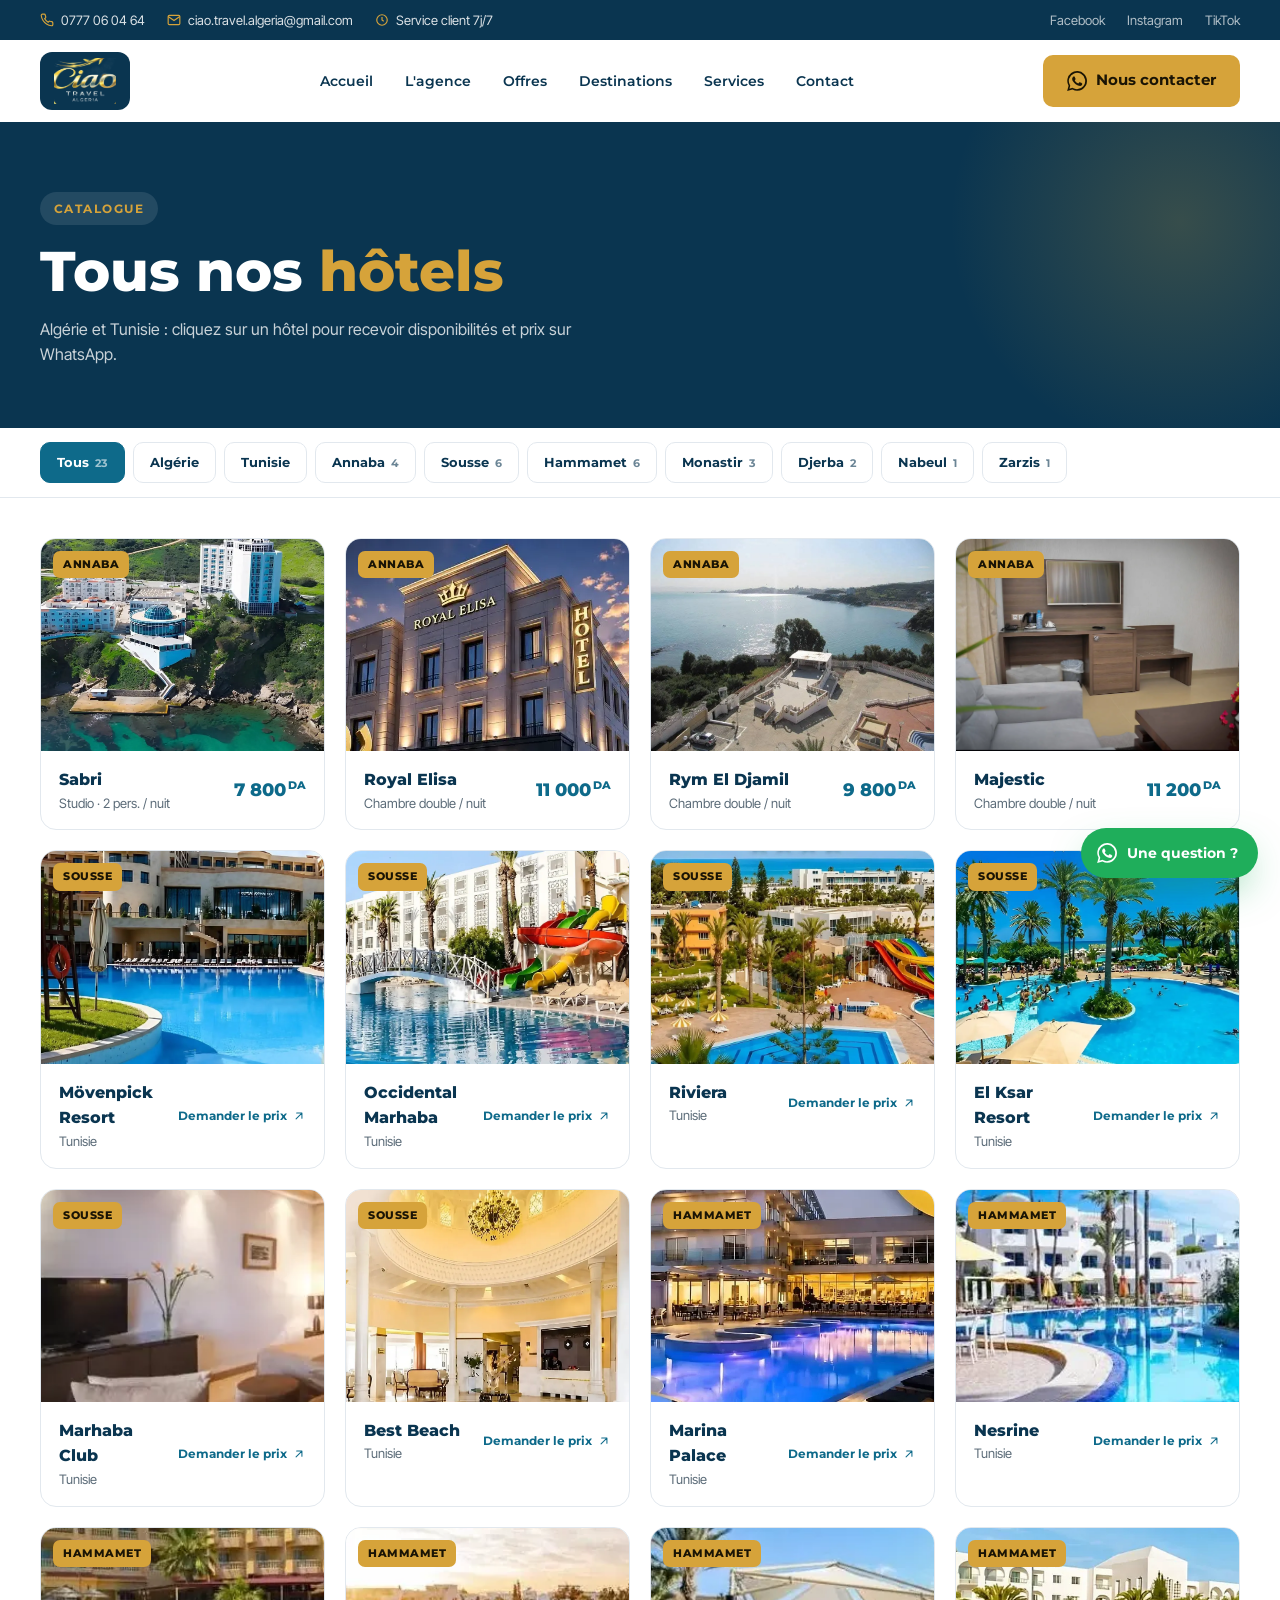
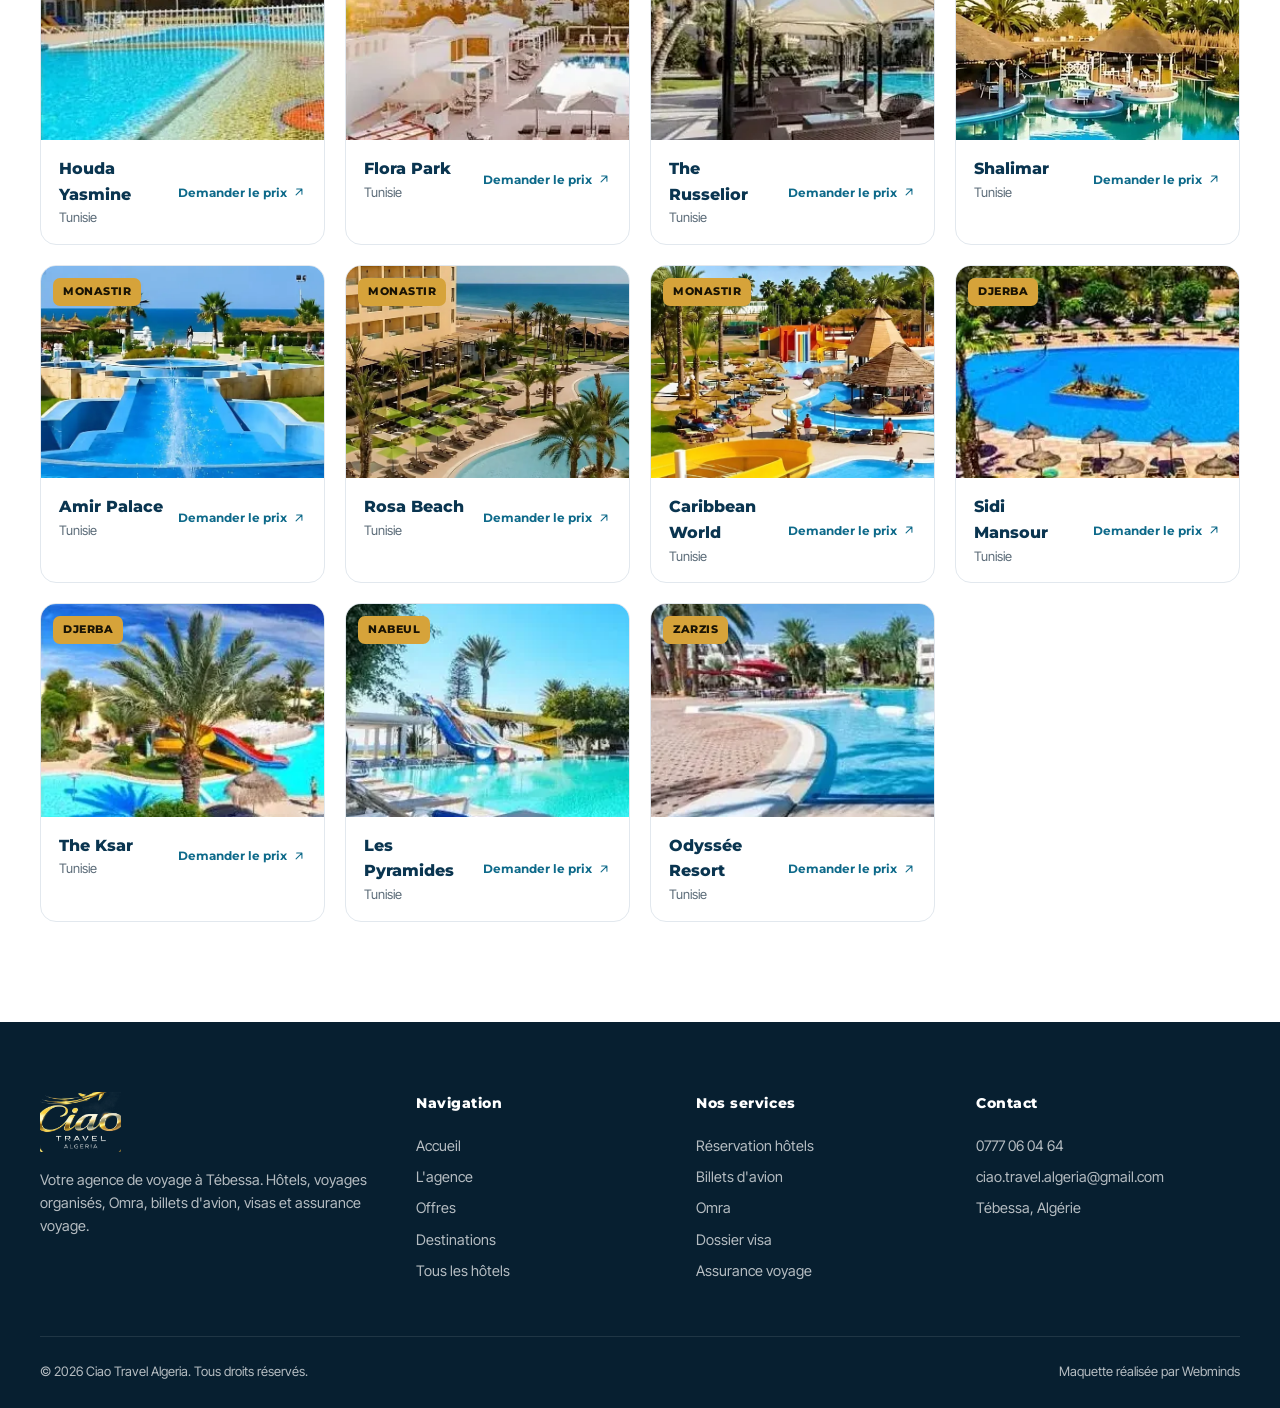
==== commit 440f5f8f: "Version 2 (corporate) en version principale, suppression de la V1" ====
--- a/hotels.html
+++ b/hotels.html
@@ -1 +1 @@
-<!doctype html><html lang="fr"><head><meta charset="utf-8"><meta name="viewport" content="width=device-width,initial-scale=1,viewport-fit=cover"><title>Ciao Travel Algeria</title><meta name="description" content="Ciao Travel Algeria, agence de voyage à Tébessa : hôtels en Algérie et en Tunisie, voyages organisés, Omra, billets d'avion, visa et assurance voyage. Service client 7j/7."><meta name="theme-color" content="#0d2324"><meta name="robots" content="noindex,nofollow"><meta property="og:title" content="Ciao Travel Algeria"><meta property="og:description" content="Hôtels, voyages organisés, Omra, billets et visas, réservés en un message WhatsApp."><meta property="og:image" content="assets/img/hero-sunset.webp"><link rel="icon" href="assets/img/favicon.png"><link rel="stylesheet" href="assets/css/style.css"></head><body><div class="shield">Ciao Travel Algeria</div><header class="hdr"><div class="wrap"><a href="index.html" class="logo" aria-label="Ciao Travel Algeria"><img src="assets/img/logo-ciao.png" alt="Ciao Travel Algeria"></a><nav class="nav"><a href="index.html#offres">Offres</a> <a href="index.html#tunisie">Tunisie</a> <a href="hotels.html" class="on">Hôtels</a> <a href="index.html#services">Services</a> <a href="index.html#omra">Omra &amp; Visa</a> <a href="index.html#contact">Contact</a></nav><div class="hdr-cta"><a class="hdr-tel" href="tel:+213777060464"><svg viewBox="0 0 24 24" fill="none" stroke="currentColor" stroke-width="1.8"><path d="M22 16.9v3a2 2 0 0 1-2.2 2 19.8 19.8 0 0 1-8.6-3.1 19.5 19.5 0 0 1-6-6A19.8 19.8 0 0 1 2.1 4.2 2 2 0 0 1 4.1 2h3a2 2 0 0 1 2 1.7c.1.9.4 1.8.7 2.7a2 2 0 0 1-.5 2.1L8 9.8a16 16 0 0 0 6 6l1.3-1.3a2 2 0 0 1 2.1-.4c.9.3 1.8.6 2.7.7a2 2 0 0 1 1.7 2z"/></svg>0777 06 04 64</a> <a class="btn btn-gold" href="index.html#reserver">Réserver</a> <button class="burger" aria-label="Menu"><span></span></button></div></div></header><nav class="mnav"><a href="index.html#offres">Offres <em>du mois</em></a> <a href="index.html#tunisie">Tunisie</a> <a href="hotels.html">Tous les hôtels</a> <a href="index.html#services">Services</a> <a href="index.html#omra">Omra <em>&amp;</em> Visa</a> <a href="index.html#contact">Contact</a> <a class="btn btn-gold" href="https://wa.me/213777060464" target="_blank" rel="noopener">WhatsApp 0777 06 04 64</a></nav><section class="phero"><div class="wrap"><span class="eyebrow" style="color:var(--gold)">Catalogue</span><h1 style="margin-top:22px">Tous nos <em>hôtels.</em></h1><p>Algérie et Tunisie : cliquez sur un hôtel pour recevoir disponibilités et prix sur WhatsApp. D'autres destinations sur simple demande.</p></div></section><div class="filters"><div class="wrap" id="filters"></div></div><section><div class="wrap cat" id="cat"></div></section><footer class="ftr"><div class="wrap"><div class="ftr-big">Ciao<span>.</span> à bientôt</div><div class="ftr-g"><div><img src="assets/img/logo-ciao.png" alt="Ciao Travel Algeria"><p style="max-width:34ch;font-size:14.5px">Agence de voyage à Tébessa. Hôtels, voyages organisés, Omra, billets, visas et assurance.</p></div><div><h5>Réserver</h5><a href="hotels.html?v=Algérie">Hôtels Algérie</a><a href="hotels.html?v=Tunisie">Hôtels Tunisie</a><a href="index.html#services">Voyages organisés</a><a href="index.html#omra">Omra</a></div><div><h5>Services</h5><a href="index.html#services">Billets d'avion</a><a href="index.html#omra">Visa</a><a href="index.html#services">Assurance voyage</a><a href="index.html#services">Hôtels à l'étranger</a></div><div><h5>Contact</h5><a href="tel:+213777060464">0777 06 04 64</a><a href="mailto:ciao.travel.algeria@gmail.com">E-mail</a><a href="https://www.facebook.com/ciao.travel.algeria" target="_blank" rel="noopener">Facebook</a><a href="https://www.tiktok.com/@ciao.travel.algeria" target="_blank" rel="noopener">TikTok</a></div></div><div class="ftr-b"><span>© 2026 Ciao Travel Algeria. Tous droits réservés.</span><span>Maquette réalisée par Webminds</span></div></div></footer><div class="vswitch"><a href="hotels.html" class="on">Version 1</a><a href="v2/hotels.html">Version 2</a></div><a class="wa-float" href="https://wa.me/213777060464" target="_blank" rel="noopener" aria-label="WhatsApp"><svg viewBox="0 0 24 24" fill="currentColor"><path d="M17.5 14.4c-.3-.1-1.7-.8-2-.9-.3-.1-.5-.1-.7.1l-.9 1.2c-.2.2-.3.2-.6.1-.3-.1-1.2-.5-2.3-1.4-.9-.8-1.4-1.7-1.6-2-.2-.3 0-.5.1-.6l.4-.5.3-.5v-.5l-.9-2.2c-.2-.6-.5-.5-.7-.5h-.6c-.2 0-.5.1-.8.4-.3.3-1 1-1 2.5s1.1 2.9 1.2 3.1c.1.2 2.1 3.2 5.1 4.5.7.3 1.3.5 1.7.6.7.2 1.4.2 1.9.1.6-.1 1.7-.7 2-1.4.2-.7.2-1.2.2-1.4-.1-.1-.3-.2-.6-.3zM12 21.8c-1.8 0-3.5-.5-5-1.4l-.4-.2-3.7 1 1-3.6-.2-.4a9.8 9.8 0 1 1 8.3 4.6zM20.5 3.5A11.8 11.8 0 0 0 1.9 17.7L.2 24l6.4-1.7A11.8 11.8 0 0 0 24 12c0-3.2-1.2-6.2-3.5-8.5z"/></svg><span>Une question ?</span></a><script src="assets/js/app.js"></script></body></html>+<!doctype html><html lang="fr"><head><meta charset="utf-8"><meta name="viewport" content="width=device-width,initial-scale=1,viewport-fit=cover"><title>Ciao Travel Algeria</title><meta name="description" content="Ciao Travel Algeria, agence de voyage à Tébessa : hôtels Algérie et Tunisie, voyages organisés, Omra, billets d'avion, visa et assurance voyage."><meta name="theme-color" content="#0a3550"><meta name="robots" content="noindex,nofollow"><link rel="icon" href="assets/img/favicon.png"><link rel="stylesheet" href="assets/css/v2.css"></head><body><div class="shield">Ciao Travel Algeria</div><div class="topbar"><div class="wrap"><div class="l"><a href="tel:+213777060464"><svg viewBox="0 0 24 24" fill="none" stroke="currentColor" stroke-width="2"><path d="M22 16.9v3a2 2 0 0 1-2.2 2 19.8 19.8 0 0 1-8.6-3.1 19.5 19.5 0 0 1-6-6A19.8 19.8 0 0 1 2.1 4.2 2 2 0 0 1 4.1 2h3a2 2 0 0 1 2 1.7c.1.9.4 1.8.7 2.7a2 2 0 0 1-.5 2.1L8 9.8a16 16 0 0 0 6 6l1.3-1.3a2 2 0 0 1 2.1-.4c.9.3 1.8.6 2.7.7a2 2 0 0 1 1.7 2z"/></svg>0777 06 04 64</a> <span><svg viewBox="0 0 24 24" fill="none" stroke="currentColor" stroke-width="2"><rect x="2" y="4" width="20" height="16" rx="2"/><path d="m22 6-10 7L2 6"/></svg>ciao.travel.algeria@gmail.com</span> <span><svg viewBox="0 0 24 24" fill="none" stroke="currentColor" stroke-width="2"><circle cx="12" cy="12" r="9"/><path d="M12 7v5l3 2"/></svg>Service client 7j/7</span></div><div class="r"><a href="https://www.facebook.com/ciao.travel.algeria" target="_blank" rel="noopener">Facebook</a> <a href="https://www.instagram.com/ciao.travel.algeria" target="_blank" rel="noopener">Instagram</a> <a href="https://www.tiktok.com/@ciao.travel.algeria" target="_blank" rel="noopener">TikTok</a></div></div></div><header class="hdr2"><div class="wrap"><a href="index.html" class="logo"><img src="assets/img/logo-ciao.png" alt="Ciao Travel Algeria"></a><nav class="nav2"><a href="index.html#accueil">Accueil</a> <a href="index.html#agence">L'agence</a> <a href="index.html#offres">Offres</a> <a href="index.html#destinations">Destinations</a> <a href="index.html#services">Services</a> <a href="index.html#contact">Contact</a></nav><div class="hdr-cta2" style="display:flex;gap:10px;align-items:center"><a class="btn btn-gold" href="index.html#contact"><svg viewBox="0 0 24 24" fill="currentColor" style="width:20px;height:20px"><path d="M17.5 14.4c-.3-.1-1.7-.8-2-.9-.3-.1-.5-.1-.7.1l-.9 1.2c-.2.2-.3.2-.6.1-.3-.1-1.2-.5-2.3-1.4-.9-.8-1.4-1.7-1.6-2-.2-.3 0-.5.1-.6l.4-.5.3-.5v-.5l-.9-2.2c-.2-.6-.5-.5-.7-.5h-.6c-.2 0-.5.1-.8.4-.3.3-1 1-1 2.5s1.1 2.9 1.2 3.1c.1.2 2.1 3.2 5.1 4.5.7.3 1.3.5 1.7.6.7.2 1.4.2 1.9.1.6-.1 1.7-.7 2-1.4.2-.7.2-1.2.2-1.4-.1-.1-.3-.2-.6-.3zM12 21.8c-1.8 0-3.5-.5-5-1.4l-.4-.2-3.7 1 1-3.6-.2-.4a9.8 9.8 0 1 1 8.3 4.6zM20.5 3.5A11.8 11.8 0 0 0 1.9 17.7L.2 24l6.4-1.7A11.8 11.8 0 0 0 24 12c0-3.2-1.2-6.2-3.5-8.5z"/></svg> Nous contacter</a> <button class="burger" aria-label="Menu"><span></span></button></div></div></header><nav class="mnav"><a href="index.html#accueil">Accueil</a><a href="index.html#agence">L'agence</a><a href="index.html#offres">Offres</a><a href="index.html#destinations">Destinations</a><a href="index.html#services">Services</a><a href="index.html#contact">Contact</a> <a class="btn btn-gold" href="https://wa.me/213777060464" target="_blank" rel="noopener">WhatsApp 0777 06 04 64</a></nav><section class="phero2"><div class="wrap"><span class="tag" style="background:rgba(255,255,255,.1);color:var(--gold)">Catalogue</span><h1 style="margin-top:16px">Tous nos <span>hôtels</span></h1><p>Algérie et Tunisie : cliquez sur un hôtel pour recevoir disponibilités et prix sur WhatsApp.</p></div></section><div class="filters"><div class="wrap" id="filters"></div></div><section><div class="wrap cat" id="cat"></div></section><footer class="ftr2"><div class="wrap"><div class="g"><div><img src="assets/img/logo-ciao.png" alt="Ciao Travel Algeria"><p>Votre agence de voyage à Tébessa. Hôtels, voyages organisés, Omra, billets d'avion, visas et assurance voyage.</p></div><div><h5>Navigation</h5><a href="index.html#accueil">Accueil</a><a href="index.html#agence">L'agence</a><a href="index.html#offres">Offres</a><a href="index.html#destinations">Destinations</a><a href="hotels.html">Tous les hôtels</a></div><div><h5>Nos services</h5><a href="index.html#services">Réservation hôtels</a><a href="index.html#services">Billets d'avion</a><a href="index.html#services">Omra</a><a href="index.html#services">Dossier visa</a><a href="index.html#services">Assurance voyage</a></div><div><h5>Contact</h5><a href="tel:+213777060464">0777 06 04 64</a><a href="mailto:ciao.travel.algeria@gmail.com">ciao.travel.algeria@gmail.com</a><a href="index.html#contact">Tébessa, Algérie</a></div></div><div class="bt"><span>© 2026 Ciao Travel Algeria. Tous droits réservés.</span><span>Maquette réalisée par Webminds</span></div></div></footer><a class="wa-float" href="https://wa.me/213777060464" target="_blank" rel="noopener" aria-label="WhatsApp"><svg viewBox="0 0 24 24" fill="currentColor" style="width:20px;height:20px"><path d="M17.5 14.4c-.3-.1-1.7-.8-2-.9-.3-.1-.5-.1-.7.1l-.9 1.2c-.2.2-.3.2-.6.1-.3-.1-1.2-.5-2.3-1.4-.9-.8-1.4-1.7-1.6-2-.2-.3 0-.5.1-.6l.4-.5.3-.5v-.5l-.9-2.2c-.2-.6-.5-.5-.7-.5h-.6c-.2 0-.5.1-.8.4-.3.3-1 1-1 2.5s1.1 2.9 1.2 3.1c.1.2 2.1 3.2 5.1 4.5.7.3 1.3.5 1.7.6.7.2 1.4.2 1.9.1.6-.1 1.7-.7 2-1.4.2-.7.2-1.2.2-1.4-.1-.1-.3-.2-.6-.3zM12 21.8c-1.8 0-3.5-.5-5-1.4l-.4-.2-3.7 1 1-3.6-.2-.4a9.8 9.8 0 1 1 8.3 4.6zM20.5 3.5A11.8 11.8 0 0 0 1.9 17.7L.2 24l6.4-1.7A11.8 11.8 0 0 0 24 12c0-3.2-1.2-6.2-3.5-8.5z"/></svg><span>Une question ?</span></a><script src="assets/js/app.js"></script></body></html>
--- a/assets/css/v2.css
+++ b/assets/css/v2.css
@@ -0,0 +1 @@
+@font-face{font-family:"Montserrat";src:url(../fonts/montserrat-latin-600-normal.woff2) format("woff2");font-weight:600;font-display:swap}@font-face{font-family:"Montserrat";src:url(../fonts/montserrat-latin-700-normal.woff2) format("woff2");font-weight:700;font-display:swap}@font-face{font-family:"Montserrat";src:url(../fonts/montserrat-latin-800-normal.woff2) format("woff2");font-weight:800;font-display:swap}@font-face{font-family:"Inter Tight";src:url(../fonts/inter-tight-latin-400-normal.woff2) format("woff2");font-weight:400;font-display:swap}@font-face{font-family:"Inter Tight";src:url(../fonts/inter-tight-latin-500-normal.woff2) format("woff2");font-weight:500;font-display:swap}@font-face{font-family:"Inter Tight";src:url(../fonts/inter-tight-latin-600-normal.woff2) format("woff2");font-weight:600;font-display:swap}@font-face{font-family:"Tajawal";src:url(../fonts/tajawal-arabic-700-normal.woff2) format("woff2");font-weight:700;font-display:swap}:root{--deep:#0a3550;--sea:#0e6a8a;--sky:#e9f4f8;--gold:#d6a33a;--gold-d:#b8862a;--ink:#122331;--muted:#5b6b78;--line:#e2e8ee;--bg:#f6f9fb;--h:"Montserrat",system-ui,sans-serif;--b:"Inter Tight",system-ui,sans-serif;--ar:"Tajawal",sans-serif;--r:16px;--sh:0 18px 40px -22px rgba(10,53,80,.35);--ease:cubic-bezier(.2,.7,.1,1);}*{box-sizing:border-box;margin:0;padding:0}html{scroll-behavior:smooth}body{font-family:var(--b);color:var(--ink);background:#fff;line-height:1.6;overflow-x:hidden;-webkit-user-select:none;user-select:none;-webkit-touch-callout:none}img{display:block;max-width:100%;pointer-events:none;-webkit-user-drag:none}a{color:inherit;text-decoration:none}button{font:inherit;border:0;background:none;color:inherit;cursor:pointer}input,select,textarea{font:inherit;color:inherit;-webkit-user-select:text;user-select:text}.wrap{width:min(1200px,100% - 40px);margin-inline:auto}.ar{font-family:var(--ar);direction:rtl}svg{flex-shrink:0}.btn{display:inline-flex;align-items:center;justify-content:center;gap:9px;padding:14px 24px;border-radius:10px;font-family:var(--h);font-weight:700;font-size:14.5px;transition:.3s var(--ease);white-space:nowrap}.btn svg{width:17px;height:17px}.btn-gold{background:var(--gold);color:#1a1405}.btn-gold:hover{background:var(--gold-d);color:#fff;transform:translateY(-2px);box-shadow:0 12px 26px -12px rgba(214,163,58,.8)}.btn-blue{background:var(--sea);color:#fff}.btn-blue:hover{background:var(--deep);transform:translateY(-2px)}.btn-out{border:2px solid rgba(255,255,255,.75);color:#fff}.btn-out:hover{background:#fff;color:var(--deep)}.btn-line{border:1.5px solid var(--line);color:var(--deep);background:#fff}.btn-line:hover{border-color:var(--sea);color:var(--sea)}.tag{display:inline-flex;align-items:center;gap:8px;font-family:var(--h);font-weight:700;font-size:12px;letter-spacing:.12em;text-transform:uppercase;color:var(--sea);background:var(--sky);padding:7px 14px;border-radius:999px}.title{font-family:var(--h);font-weight:800;font-size:clamp(30px,3.6vw,46px);line-height:1.12;color:var(--deep);letter-spacing:-.015em;margin-top:14px}.title span{color:var(--gold)}.sub{color:var(--muted);font-size:17px;max-width:62ch;margin-top:14px}.center{text-align:center}.center .sub{margin-inline:auto}.sec{padding:clamp(70px,9vw,110px) 0}.sec-h{margin-bottom:50px}.topbar{background:var(--deep);color:rgba(255,255,255,.85);font-size:13px}.topbar .wrap{display:flex;justify-content:space-between;align-items:center;height:40px;gap:20px}.topbar .l,.topbar .r{display:flex;gap:22px;align-items:center}.topbar a,.topbar span{display:flex;align-items:center;gap:7px}.topbar svg{width:14px;height:14px;color:var(--gold)}.topbar .r a{opacity:.8;transition:.2s}.topbar .r a:hover{opacity:1;color:var(--gold)}.hdr2{position:sticky;top:0;z-index:50;background:#fff;transition:box-shadow .3s}.hdr2.sh{box-shadow:0 8px 30px -18px rgba(10,53,80,.4)}.hdr2 .wrap{display:flex;align-items:center;justify-content:space-between;height:82px;gap:20px}.hdr2 .logo{display:flex;align-items:center;background:var(--deep);padding:6px 14px;border-radius:12px}.hdr2 .logo img{height:46px;width:auto}.nav2{display:flex;gap:4px;font-family:var(--h);font-weight:600;font-size:14px;color:var(--deep)}.nav2 a{padding:9px 14px;border-radius:8px;transition:.2s}.nav2 a:hover,.nav2 a.on{background:var(--sky);color:var(--sea)}.burger{display:none;width:44px;height:44px;border-radius:10px;background:var(--sky);color:var(--deep);align-items:center;justify-content:center}.burger span,.burger span::before,.burger span::after{display:block;width:18px;height:2px;background:currentColor;position:relative;transition:.3s;border-radius:2px}.burger span::before,.burger span::after{content:"";position:absolute;left:0}.burger span::before{top:-6px}.burger span::after{top:6px}.menu-open .burger span{background:transparent}.menu-open .burger span::before{top:0;transform:rotate(45deg)}.menu-open .burger span::after{top:0;transform:rotate(-45deg)}.mnav{position:fixed;inset:0;z-index:45;background:var(--deep);color:#fff;display:flex;flex-direction:column;justify-content:center;padding:100px 28px 40px;gap:4px;transform:translateY(-100%);transition:transform .5s var(--ease)}.menu-open .mnav{transform:none}.mnav a{font-family:var(--h);font-weight:700;font-size:28px;padding:8px 0}.mnav .btn{margin-top:24px;align-self:flex-start;font-size:15px}.hero2{position:relative;color:#fff;overflow:hidden;background:var(--deep)}.hero2>img{position:absolute;inset:0;z-index:0;width:100%;height:100%;object-fit:cover;transform:scale(1.08);animation:hz 16s var(--ease) forwards}@keyframes hz{to{transform:scale(1)}}.hero2::before{content:"";position:absolute;inset:0;z-index:1;background:linear-gradient(100deg,rgba(10,53,80,.94) 0%,rgba(10,53,80,.78) 42%,rgba(14,106,138,.35) 100%)}.hero2 .wrap{position:relative;z-index:2;display:grid;grid-template-columns:1.15fr .85fr;gap:50px;align-items:center;padding:80px 0 150px}.badge{display:inline-flex;align-items:center;gap:9px;background:rgba(255,255,255,.12);border:1px solid rgba(255,255,255,.22);padding:8px 16px;border-radius:999px;font-family:var(--h);font-weight:700;font-size:12px;letter-spacing:.1em;text-transform:uppercase;backdrop-filter:blur(6px)}.badge i{width:8px;height:8px;border-radius:50%;background:var(--gold);box-shadow:0 0 0 4px rgba(214,163,58,.25)}.hero2 h1{font-family:var(--h);font-weight:800;font-size:clamp(40px,5.6vw,72px);line-height:1.04;letter-spacing:-.025em;margin-top:22px}.hero2 h1 span{color:var(--gold);display:block}.hero2 .lead{font-size:18px;color:rgba(255,255,255,.86);max-width:50ch;margin-top:20px}.hero2 .ar{font-size:24px;color:var(--gold);margin-top:10px;display:block;text-align:left}.hero-btns{display:flex;gap:12px;margin-top:30px;flex-wrap:wrap}.hstats{display:flex;gap:40px;margin-top:44px;padding-top:28px;border-top:1px solid rgba(255,255,255,.18)}.hstats b{display:block;font-family:var(--h);font-weight:800;font-size:32px;line-height:1}.hstats span{font-size:12.5px;letter-spacing:.08em;text-transform:uppercase;color:rgba(255,255,255,.7);font-weight:600}.scard{background:#fff;color:var(--ink);border-radius:20px;padding:26px;box-shadow:0 40px 80px -30px rgba(0,0,0,.6)}.scard h3{font-family:var(--h);font-weight:800;font-size:20px;color:var(--deep);display:flex;align-items:center;gap:10px;padding-bottom:16px;border-bottom:1px solid var(--line)}.scard h3 svg{width:22px;height:22px;color:var(--gold)}.s-tabs{display:grid;grid-template-columns:repeat(4,1fr);gap:6px;margin:18px 0}.s-tab{padding:10px 4px;border-radius:10px;background:var(--bg);font-family:var(--h);font-weight:700;font-size:12.5px;color:var(--muted);display:flex;flex-direction:column;align-items:center;gap:5px;transition:.2s}.s-tab svg{width:18px;height:18px}.s-tab.on{background:var(--sea);color:#fff}.s-row{display:grid;grid-template-columns:1fr 1fr;gap:12px}.s-f{display:flex;flex-direction:column;gap:6px}.s-f.sdest,.s-f.pax{grid-column:1/-1}.s-f label{font-family:var(--h);font-weight:700;font-size:11.5px;letter-spacing:.08em;text-transform:uppercase;color:var(--deep)}.s-f input,.s-f select{border:1.5px solid var(--line);border-radius:10px;padding:12px 14px;font-size:15px;outline:0;background:#fff;transition:border-color .2s;width:100%;appearance:none;-webkit-appearance:none}.s-f input:focus,.s-f select:focus{border-color:var(--sea)}.s-go{grid-column:1/-1;margin-top:6px;padding:15px;border-radius:12px;background:var(--gold);color:#1a1405;font-family:var(--h);font-weight:800;font-size:15px;display:flex;align-items:center;justify-content:center;gap:10px;transition:.3s}.s-go:hover{background:var(--deep);color:#fff}.s-go svg{width:20px;height:20px}.s-note{font-size:12.5px;color:var(--muted);text-align:center;margin-top:12px}.strip{position:relative;z-index:2;margin-top:-80px}.strip .wrap{display:grid;grid-template-columns:repeat(4,1fr);background:#fff;border-radius:20px;box-shadow:var(--sh);overflow:hidden}.strip a{display:flex;align-items:center;gap:16px;padding:28px 24px;border-right:1px solid var(--line);transition:.3s}.strip a:last-child{border-right:0}.strip a:hover{background:var(--sky)}.strip i{width:54px;height:54px;border-radius:14px;background:var(--sky);color:var(--sea);display:grid;place-items:center;transition:.3s}.strip a:hover i{background:var(--sea);color:#fff}.strip i svg{width:26px;height:26px}.strip small{display:block;font-size:11px;letter-spacing:.14em;text-transform:uppercase;color:var(--gold-d);font-weight:700}.strip b{font-family:var(--h);font-weight:700;font-size:16px;color:var(--deep)}.about{display:grid;grid-template-columns:1fr 1fr;gap:70px;align-items:center}.collage{position:relative;height:540px}.collage .p{position:absolute;border-radius:20px;overflow:hidden;box-shadow:var(--sh)}.collage .p img{width:100%;height:100%;object-fit:cover}.collage .p1{left:0;top:0;width:66%;height:74%}.collage .p2{right:0;bottom:0;width:52%;height:58%;border:8px solid #fff}.collage .exp{position:absolute;left:6%;bottom:6%;background:var(--gold);color:#1a1405;border-radius:18px;padding:20px 24px;box-shadow:var(--sh);text-align:center}.collage .exp b{display:block;font-family:var(--h);font-weight:800;font-size:40px;line-height:1}.collage .exp span{font-family:var(--h);font-weight:700;font-size:12px;letter-spacing:.08em;text-transform:uppercase}.checks{list-style:none;display:grid;grid-template-columns:1fr 1fr;gap:14px 20px;margin:28px 0 32px}.checks li{display:flex;gap:10px;align-items:flex-start;font-weight:500}.checks li svg{width:22px;height:22px;color:#fff;background:var(--sea);border-radius:50%;padding:4px}.bg-soft{background:var(--bg)}.pkgs{display:grid;grid-template-columns:repeat(4,1fr);gap:22px}.pkg{background:#fff;border-radius:var(--r);overflow:hidden;border:1px solid var(--line);display:flex;flex-direction:column;transition:.4s var(--ease);cursor:pointer}.pkg:hover{transform:translateY(-6px);box-shadow:var(--sh);border-color:transparent}.pkg .im{position:relative;height:200px;overflow:hidden}.pkg .im img{width:100%;height:100%;object-fit:cover;transition:transform .8s var(--ease)}.pkg:hover .im img{transform:scale(1.07)}.pkg .im::after{content:"";position:absolute;inset:0;background:linear-gradient(180deg,transparent 45%,rgba(10,53,80,.85))}.pkg .flag{position:absolute;top:14px;left:14px;z-index:1;background:var(--gold);color:#1a1405;font-family:var(--h);font-weight:800;font-size:11px;letter-spacing:.06em;text-transform:uppercase;padding:6px 11px;border-radius:7px}.pkg .loc{position:absolute;left:16px;bottom:14px;z-index:1;color:#fff}.pkg .loc b{font-family:var(--h);font-weight:800;font-size:19px;display:block;line-height:1.1}.pkg .loc span{font-size:12.5px;opacity:.85;display:flex;align-items:center;gap:5px}.pkg .loc svg{width:13px;height:13px}.pkg .bd{padding:18px;display:flex;flex-direction:column;gap:14px;flex:1}.pkg .price{display:flex;justify-content:space-between;align-items:flex-end;padding-bottom:14px;border-bottom:1px dashed var(--line)}.pkg .price small{font-size:11px;letter-spacing:.1em;text-transform:uppercase;color:var(--muted);font-weight:700;display:block}.pkg .price b{font-family:var(--h);font-weight:800;font-size:26px;color:var(--sea);line-height:1.1}.pkg .price em{font-style:normal;font-size:12px;color:var(--muted);text-align:right}.pkg ul{list-style:none;display:grid;gap:7px;font-size:14px;color:var(--muted)}.pkg li{display:flex;gap:9px;align-items:center}.pkg li svg{width:16px;height:16px;color:var(--sea)}.pkg .act{display:grid;grid-template-columns:1fr 1fr;gap:8px;margin-top:auto}.pkg .act .btn{padding:11px 10px;font-size:13px}.dests{display:grid;grid-template-columns:repeat(4,1fr);grid-auto-rows:240px;gap:18px}.dest{position:relative;border-radius:var(--r);overflow:hidden;color:#fff;display:flex;align-items:flex-end;padding:22px;isolation:isolate}.dest.big{grid-column:span 2;grid-row:span 2}.dest img{position:absolute;inset:0;width:100%;height:100%;object-fit:cover;z-index:-2;transition:transform .9s var(--ease)}.dest::before{content:"";position:absolute;inset:0;z-index:-1;background:linear-gradient(180deg,transparent 40%,rgba(10,53,80,.9))}.dest:hover img{transform:scale(1.08)}.dest small{font-size:11.5px;letter-spacing:.14em;text-transform:uppercase;font-weight:700;color:var(--gold)}.dest h3{font-family:var(--h);font-weight:800;font-size:24px;line-height:1.1}.dest.big h3{font-size:34px}.dest p{font-size:13.5px;opacity:.85}.dest .go{position:absolute;top:18px;right:18px;width:40px;height:40px;border-radius:50%;background:rgba(255,255,255,.18);backdrop-filter:blur(6px);display:grid;place-items:center;transition:.3s}.dest:hover .go{background:var(--gold);color:#1a1405}.dest .go svg{width:17px;height:17px}.svcs{display:grid;grid-template-columns:repeat(4,1fr);gap:20px}.svc{background:#fff;border:1px solid var(--line);border-radius:var(--r);padding:30px 26px;transition:.35s var(--ease);position:relative;overflow:hidden}.svc::after{content:"";position:absolute;left:0;bottom:0;height:3px;width:100%;background:var(--gold);transform:scaleX(0);transform-origin:left;transition:.4s var(--ease)}.svc:hover{transform:translateY(-5px);box-shadow:var(--sh);border-color:transparent}.svc:hover::after{transform:scaleX(1)}.svc i{width:60px;height:60px;border-radius:16px;background:var(--sky);color:var(--sea);display:grid;place-items:center;margin-bottom:22px;transition:.3s}.svc:hover i{background:var(--sea);color:#fff}.svc i svg{width:28px;height:28px}.svc h3{font-family:var(--h);font-weight:800;font-size:18px;color:var(--deep)}.svc p{font-size:14.5px;color:var(--muted);margin-top:8px}.svc .ar{font-size:14px;color:var(--gold-d);margin-top:12px;display:block;text-align:right}.why{background:var(--deep);color:#fff;position:relative;overflow:hidden}.why::before{content:"";position:absolute;right:-200px;top:-200px;width:600px;height:600px;border-radius:50%;background:radial-gradient(circle,rgba(214,163,58,.18),transparent 65%)}.why .wrap{position:relative;display:grid;grid-template-columns:1fr 1fr;gap:60px;align-items:center}.why .title{color:#fff}.why .sub{color:rgba(255,255,255,.75)}.why .tag{background:rgba(255,255,255,.1);color:var(--gold)}.wlist{display:grid;grid-template-columns:1fr 1fr;gap:18px;margin-top:36px}.witem{background:rgba(255,255,255,.06);border:1px solid rgba(255,255,255,.1);border-radius:var(--r);padding:22px;transition:.3s}.witem:hover{background:rgba(255,255,255,.1)}.witem i{width:46px;height:46px;border-radius:12px;background:var(--gold);color:#1a1405;display:grid;place-items:center;margin-bottom:14px}.witem i svg{width:22px;height:22px}.witem h4{font-family:var(--h);font-weight:700;font-size:16px}.witem p{font-size:14px;color:rgba(255,255,255,.7);margin-top:6px}.why-ph{position:relative;border-radius:22px;overflow:hidden;aspect-ratio:4/5}.why-ph img{width:100%;height:100%;object-fit:cover}.why-ph .live{position:absolute;left:20px;right:20px;bottom:20px;background:#fff;color:var(--ink);border-radius:16px;padding:18px;display:flex;gap:14px;align-items:center}.why-ph .live i{width:46px;height:46px;border-radius:50%;background:#1fae5b;color:#fff;display:grid;place-items:center;flex-shrink:0}.why-ph .live i svg{width:22px;height:22px}.why-ph .live b{font-family:var(--h);font-size:15px;display:block;color:var(--deep)}.why-ph .live span{font-size:13px;color:var(--muted)}.counters{display:grid;grid-template-columns:repeat(4,1fr);gap:20px}.cnt{background:#fff;border:1px solid var(--line);border-radius:var(--r);padding:28px;text-align:center}.cnt b{font-family:var(--h);font-weight:800;font-size:44px;color:var(--sea);line-height:1;display:block}.cnt b i{font-style:normal;color:var(--gold)}.cnt>span{font-size:14px;color:var(--muted);font-weight:500}.socials{display:flex;justify-content:center;gap:12px;margin-top:34px;flex-wrap:wrap}.soc{display:flex;align-items:center;gap:12px;padding:10px 20px 10px 10px;border-radius:999px;background:#fff;border:1px solid var(--line);transition:.3s}.soc:hover{border-color:var(--sea);transform:translateY(-2px)}.soc i{width:40px;height:40px;border-radius:50%;background:var(--deep);color:#fff;display:grid;place-items:center}.soc i svg{width:18px;height:18px}.soc b{font-family:var(--h);font-size:14px;display:block;line-height:1.1;color:var(--deep)}.soc span{font-size:12.5px;color:var(--muted)}.partners{display:flex;flex-wrap:wrap;justify-content:center;gap:10px;margin-top:10px}.partners span{padding:12px 20px;border-radius:12px;background:#fff;border:1px solid var(--line);font-family:var(--h);font-weight:700;font-size:14px;color:var(--deep);transition:.2s}.partners span:hover{border-color:var(--gold);color:var(--gold-d)}.partners span small{font-family:var(--b);font-weight:500;color:var(--muted);margin-left:6px}.cta{position:relative;border-radius:24px;overflow:hidden;color:#fff;padding:64px;display:grid;grid-template-columns:1.3fr .7fr;gap:30px;align-items:center;isolation:isolate}.cta>img{position:absolute;inset:0;width:100%;height:100%;object-fit:cover;z-index:-2}.cta::before{content:"";position:absolute;inset:0;z-index:-1;background:linear-gradient(90deg,rgba(10,53,80,.95),rgba(14,106,138,.7))}.cta h2{font-family:var(--h);font-weight:800;font-size:clamp(28px,3.4vw,42px);line-height:1.12}.cta p{color:rgba(255,255,255,.85);margin-top:12px;font-size:17px}.cta .btns{display:flex;flex-direction:column;gap:12px}.contact2{display:grid;grid-template-columns:.9fr 1.1fr;gap:28px}.cinfo{display:grid;gap:14px}.ci{display:flex;gap:16px;align-items:center;background:#fff;border:1px solid var(--line);border-radius:var(--r);padding:20px}.ci i{width:52px;height:52px;border-radius:14px;background:var(--sky);color:var(--sea);display:grid;place-items:center;flex-shrink:0}.ci i svg{width:22px;height:22px}.ci small{display:block;font-size:11.5px;letter-spacing:.1em;text-transform:uppercase;color:var(--muted);font-weight:700}.ci b{font-family:var(--h);font-weight:700;font-size:16px;color:var(--deep);word-break:break-word}.cform2{background:#fff;border:1px solid var(--line);border-radius:20px;padding:34px;box-shadow:var(--sh)}.cform2 h3{font-family:var(--h);font-weight:800;font-size:24px;color:var(--deep)}.cform2 p{color:var(--muted);font-size:15px;margin-top:6px}.cform2 form{display:grid;grid-template-columns:1fr 1fr;gap:14px;margin-top:24px}.cform2 .full{grid-column:1/-1}.cform2 label{display:block;font-family:var(--h);font-weight:700;font-size:11.5px;letter-spacing:.08em;text-transform:uppercase;color:var(--deep);margin-bottom:6px}.cform2 input,.cform2 select,.cform2 textarea{width:100%;border:1.5px solid var(--line);border-radius:10px;padding:13px 14px;font-size:15px;outline:0;background:#fff;appearance:none;-webkit-appearance:none}.cform2 textarea{height:110px;resize:none}.cform2 input:focus,.cform2 select:focus,.cform2 textarea:focus{border-color:var(--sea)}.ftr2{background:#071f30;color:rgba(255,255,255,.7);padding:70px 0 26px;font-size:14.5px}.ftr2 .g{display:grid;grid-template-columns:1.4fr 1fr 1fr 1.1fr;gap:40px}.ftr2 img{height:60px;width:auto;margin-bottom:16px}.ftr2 h5{font-family:var(--h);font-weight:800;font-size:14px;color:#fff;margin-bottom:16px;letter-spacing:.04em}.ftr2 a{display:block;padding:4px 0;transition:.2s}.ftr2 a:hover{color:var(--gold)}.ftr2 .bt{display:flex;justify-content:space-between;gap:20px;flex-wrap:wrap;margin-top:50px;padding-top:24px;border-top:1px solid rgba(255,255,255,.1);font-size:13px}.wa-float{position:fixed;right:22px;bottom:22px;z-index:40;display:flex;align-items:center;gap:10px;background:#1fae5b;color:#fff;padding:14px 20px 14px 16px;border-radius:999px;font-family:var(--h);font-weight:700;font-size:14px;box-shadow:0 16px 40px -12px rgba(31,174,91,.7);transition:transform .3s}.wa-float:hover{transform:translateY(-3px)}.wa-float svg{width:22px;height:22px}.vswitch{position:fixed;left:18px;bottom:22px;z-index:40;display:flex;background:rgba(7,31,48,.9);backdrop-filter:blur(8px);border-radius:999px;padding:4px;font-family:var(--h);font-weight:700;font-size:12px}.vswitch a{padding:8px 14px;border-radius:999px;color:rgba(255,255,255,.7)}.vswitch a.on{background:var(--gold);color:#1a1405}.rv{opacity:0;transform:translateY(30px);transition:opacity .9s var(--ease),transform .9s var(--ease)}.rv.in{opacity:1;transform:none}.rv.d1{transition-delay:.1s}.rv.d2{transition-delay:.2s}.rv.d3{transition-delay:.3s}.shield{position:fixed;inset:0;z-index:9999;background:var(--deep);display:none;align-items:center;justify-content:center;color:var(--gold);font-family:var(--h);font-weight:800;font-size:30px;text-align:center;padding:30px}body.locked .shield{display:flex}@media print{body *{display:none!important}}@media (max-width:1080px){.nav2,.hdr-cta2 .btn{display:none}.burger{display:flex}.topbar .r{display:none}.hero2 .wrap{grid-template-columns:1fr;padding:60px 0 130px}.strip .wrap{grid-template-columns:1fr 1fr}.strip a:nth-child(2){border-right:0}.strip a:nth-child(-n+2){border-bottom:1px solid var(--line)}.about,.why .wrap,.contact2{grid-template-columns:1fr}.collage{height:440px}.pkgs,.svcs,.counters{grid-template-columns:1fr 1fr}.dests{grid-template-columns:1fr 1fr}.cta{grid-template-columns:1fr;padding:44px}.ftr2 .g{grid-template-columns:1fr 1fr}}@media (max-width:640px){.wrap{width:calc(100% - 32px)}.topbar .l span:not(:first-child){display:none}.hdr2 .wrap{height:70px}.hdr2 .logo img{height:38px}.hstats{gap:22px}.hstats b{font-size:26px}.scard{padding:20px}.strip .wrap{grid-template-columns:1fr}.strip a{border-right:0;border-bottom:1px solid var(--line)}.collage{height:360px}.checks,.wlist{grid-template-columns:1fr}.pkgs,.svcs{grid-template-columns:1fr}.dests{grid-template-columns:1fr;grid-auto-rows:220px}.dest.big{grid-column:auto;grid-row:span 1}.counters{grid-template-columns:1fr 1fr}.cnt b{font-size:34px}.cta{padding:30px}.cform2{padding:24px}.cform2 form{grid-template-columns:1fr}.ftr2 .g{grid-template-columns:1fr}.wa-float span{display:none}.wa-float{padding:16px}}@media (prefers-reduced-motion:reduce){*{animation:none!important;transition:none!important}.rv{opacity:1;transform:none}}.phero2{background:var(--deep);color:#fff;padding:70px 0 60px;position:relative;overflow:hidden}.phero2::after{content:"";position:absolute;right:-150px;top:-150px;width:500px;height:500px;border-radius:50%;background:radial-gradient(circle,rgba(214,163,58,.22),transparent 65%)}.phero2 h1{font-family:var(--h);font-weight:800;font-size:clamp(34px,5vw,56px);line-height:1.1;position:relative}.phero2 h1 span{color:var(--gold)}.phero2 p{color:rgba(255,255,255,.78);margin-top:14px;max-width:60ch;position:relative}.filters{position:sticky;top:82px;z-index:20;background:rgba(255,255,255,.95);backdrop-filter:blur(10px);border-bottom:1px solid var(--line)}.filters .wrap{display:flex;gap:8px;padding:14px 0;overflow-x:auto;scrollbar-width:none}.filters .wrap::-webkit-scrollbar{display:none}.chip-f{padding:9px 16px;border-radius:10px;border:1.5px solid var(--line);font-family:var(--h);font-weight:700;font-size:13px;white-space:nowrap;background:#fff;color:var(--deep);transition:.2s}.chip-f.on{background:var(--sea);border-color:var(--sea);color:#fff}.chip-f small{opacity:.6;margin-left:6px}.cat{display:grid;grid-template-columns:repeat(4,1fr);gap:20px;padding:40px 0 100px}.tcard{background:#fff;border:1px solid var(--line);border-radius:var(--r);overflow:hidden;cursor:pointer;transition:.35s var(--ease)}.tcard.hidden{display:none}.tcard:hover{transform:translateY(-5px);box-shadow:var(--sh);border-color:transparent}.tcard .ph{position:relative;aspect-ratio:4/3;overflow:hidden}.tcard .ph img{width:100%;height:100%;object-fit:cover;transition:transform .8s var(--ease)}.tcard:hover .ph img{transform:scale(1.07)}.tcard .ph span{position:absolute;left:12px;top:12px;background:var(--gold);color:#1a1405;font-family:var(--h);font-weight:800;font-size:11px;padding:5px 10px;border-radius:7px;text-transform:uppercase;letter-spacing:.05em}.tcard .bd{padding:16px 18px;display:flex;justify-content:space-between;align-items:center;gap:10px}.tcard h4{font-family:var(--h);font-weight:800;font-size:16px;color:var(--deep)}.tcard p{font-size:13px;color:var(--muted)}.tcard .pr{font-family:var(--h);font-weight:800;font-size:18px;color:var(--sea);white-space:nowrap}.tcard .pr sup{font-size:11px;margin-left:2px}.tcard .ask{font-family:var(--h);font-weight:700;font-size:12px;color:var(--sea);display:flex;align-items:center;gap:5px;white-space:nowrap}.tcard .ask svg{width:14px;height:14px}@media (max-width:1080px){.cat{grid-template-columns:repeat(2,1fr)}.filters{top:70px}}@media (max-width:640px){.cat{grid-template-columns:1fr}}
